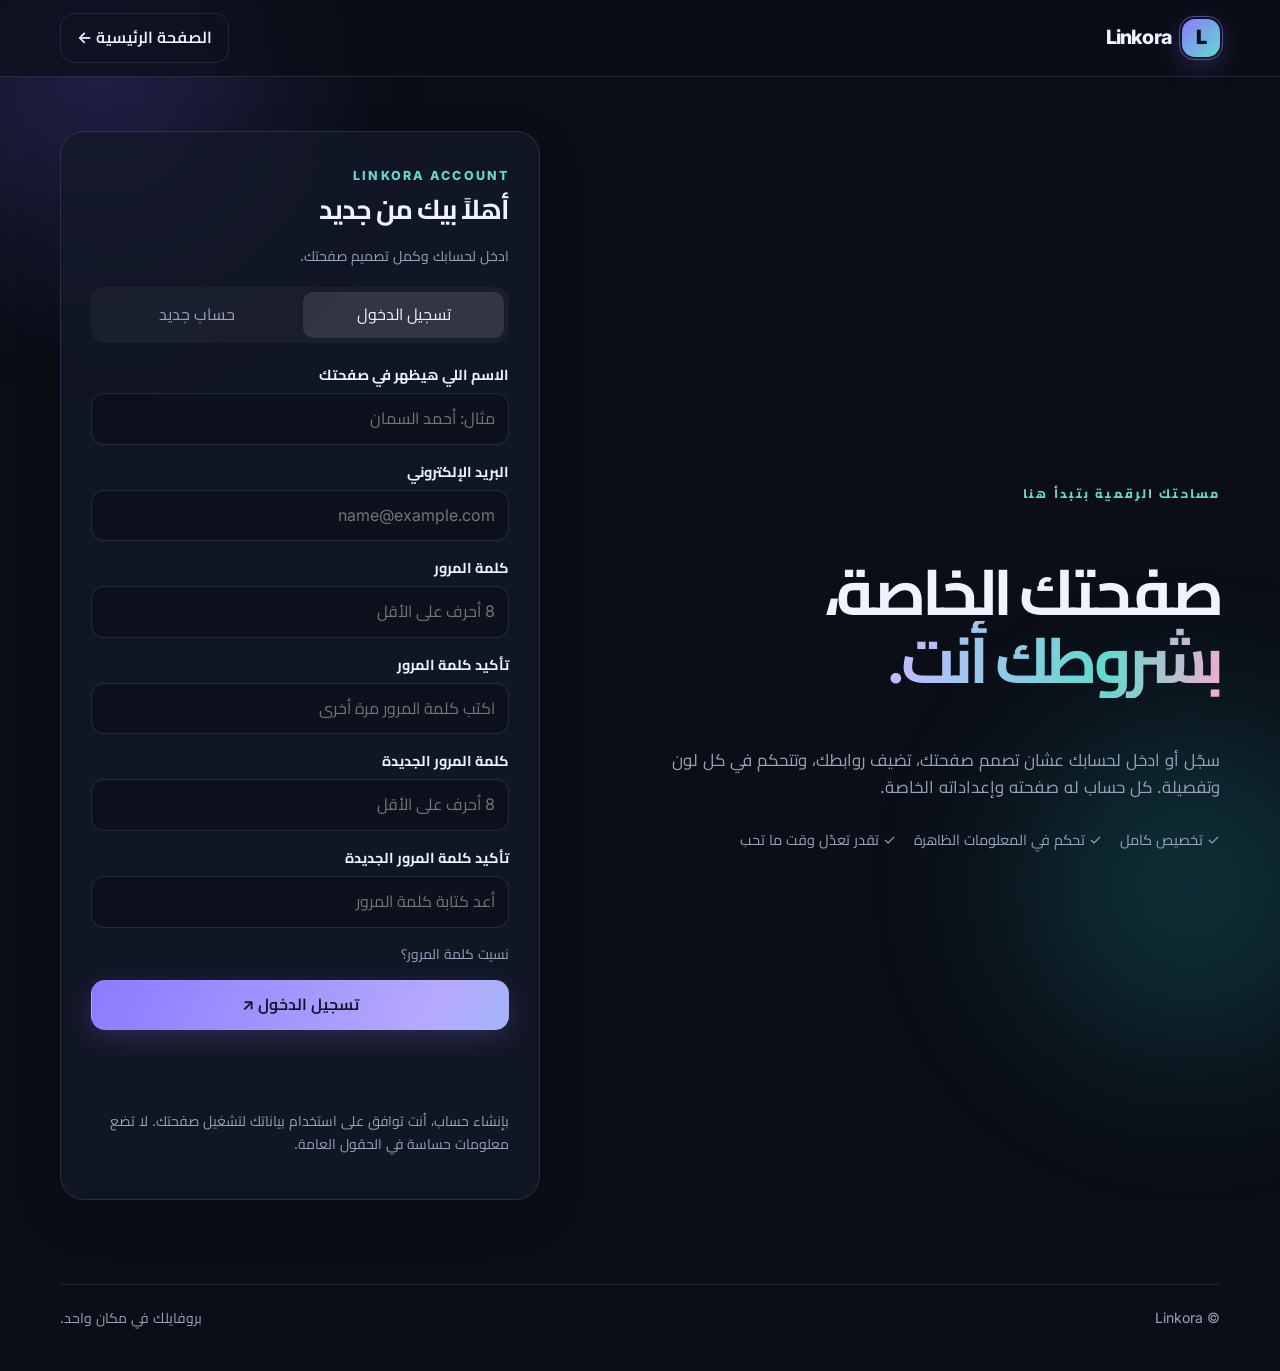
==== auth.html @ 49119897 "Add files via upload" ====
<!doctype html><html lang="ar" dir="rtl"><head><meta charset="utf-8"><meta name="viewport" content="width=device-width,initial-scale=1"><meta name="theme-color" content="#0b0e17"><title>الدخول إلى Linkora</title><link rel="icon" href="assets/brand.svg" type="image/svg+xml"><link rel="stylesheet" href="assets/css/app.css"><script src="assets/js/config.js"></script></head><body>
<header class="topbar"><nav class="container nav"><a class="brand" href="index.html"><span class="brand-mark">L</span><span>Linkora</span></a><div class="nav-actions"><a class="btn btn-quiet" href="index.html">الصفحة الرئيسية ←</a></div></nav></header>
<main class="container auth-layout"><section class="auth-copy"><span class="eyebrow">مساحتك الرقمية بتبدأ هنا</span><h1>صفحتك الخاصة،<br><span class="gradient-text">بشروطك أنت.</span></h1><p>سجّل أو ادخل لحسابك عشان تصمم صفحتك، تضيف روابطك، وتتحكم في كل لون وتفصيلة. كل حساب له صفحته وإعداداته الخاصة.</p><div class="hero-meta"><span>✓ تخصيص كامل</span><span>✓ تحكم في المعلومات الظاهرة</span><span>✓ تقدر تعدّل وقت ما تحب</span></div></section>
<section class="panel auth-card"><span class="eyebrow">LINKORA ACCOUNT</span><h2 id="authTitle">أهلاً بيك من جديد</h2><p class="muted small" id="authDescription">ادخل لحسابك وكمل تصميم صفحتك.</p><div class="auth-tabs" id="authTabs"><button type="button" data-mode="login" class="active">تسجيل الدخول</button><button type="button" data-mode="signup">حساب جديد</button></div><div class="notice" id="configNotice" hidden>لازم تضيف رابط ومفتاح Supabase في <code>assets/js/config.js</code> قبل تشغيل تسجيل الدخول.</div>
<form class="auth-form" id="authForm"><div class="field" id="nameField" hidden><label for="displayName">الاسم اللي هيظهر في صفحتك</label><input id="displayName" name="displayName" maxlength="80" autocomplete="name" placeholder="مثال: أحمد السمان"></div><div class="field" id="emailField"><label for="email">البريد الإلكتروني</label><input id="email" name="email" type="email" required autocomplete="email" placeholder="name@example.com"></div><div class="field" id="passwordField"><label for="password">كلمة المرور</label><input id="password" name="password" type="password" minlength="8" autocomplete="current-password" placeholder="8 أحرف على الأقل"></div><div class="field" id="confirmField" hidden><label for="confirmPassword">تأكيد كلمة المرور</label><input id="confirmPassword" name="confirmPassword" type="password" minlength="8" autocomplete="new-password" placeholder="اكتب كلمة المرور مرة أخرى"></div><div class="field" id="resetPasswordField" hidden><label for="newPassword">كلمة المرور الجديدة</label><input id="newPassword" type="password" minlength="8" autocomplete="new-password" placeholder="8 أحرف على الأقل"></div><div class="field" id="confirmNewField" hidden><label for="confirmNewPassword">تأكيد كلمة المرور الجديدة</label><input id="confirmNewPassword" type="password" minlength="8" autocomplete="new-password" placeholder="أعد كتابة كلمة المرور"></div><div id="forgotLine" class="small muted"><a href="auth.html?mode=forgot" id="forgotLink">نسيت كلمة المرور؟</a></div><button class="btn btn-primary" id="submitAuth" type="submit" style="width:100%">تسجيل الدخول ↗</button><p class="status-line" id="authStatus" role="status" aria-live="polite"></p></form><p class="muted small">بإنشاء حساب، أنت توافق على استخدام بياناتك لتشغيل صفحتك. لا تضع معلومات حساسة في الحقول العامة.</p></section></main>
<footer class="footer"><div class="container footer-inner"><span>© <span id="year"></span> Linkora</span><span>بروفايلك في مكان واحد.</span></div></footer>
<script type="module" src="assets/js/auth.js"></script></body></html>
---- assets/css/app.css ----
@import url('https://fonts.googleapis.com/css2?family=Cairo:wght@400;500;600;700;800&family=Inter:wght@400;500;600;700;800&display=swap');
:root{--bg:#0b0e17;--panel:rgba(20,25,40,.79);--panel-solid:#151a2a;--panel-2:rgba(255,255,255,.045);--text:#eff2ff;--muted:#99a3bd;--line:rgba(193,204,255,.13);--accent:#8a7cff;--accent-2:#62d9cf;--rose:#ee9bc5;--good:#6ee7b7;--warn:#fbc97a;--danger:#ff8c9c;--shadow:0 24px 80px rgba(0,0,0,.32);--radius:24px;--font:'Inter','Cairo',sans-serif}
*{box-sizing:border-box}html{scroll-behavior:smooth}body{margin:0;min-height:100vh;color:var(--text);background:var(--bg);font-family:var(--font);line-height:1.6;overflow-x:hidden}body:before,body:after{content:"";position:fixed;inset:auto;pointer-events:none;z-index:-2;filter:blur(72px);opacity:.31;border-radius:50%;animation:orb-drift 18s ease-in-out infinite alternate}body:before{width:40vw;height:40vw;min-width:280px;min-height:280px;top:-14vw;left:-12vw;background:radial-gradient(circle,#6e62e9 0,rgba(110,98,233,0) 68%)}body:after{width:38vw;height:38vw;min-width:280px;min-height:280px;right:-12vw;bottom:-18vw;background:radial-gradient(circle,#1baca9 0,rgba(27,172,169,0) 70%);animation-delay:-7s}@keyframes orb-drift{from{transform:translate3d(0,0,0) scale(1)}to{transform:translate3d(8vw,4vh,0) scale(1.18)}}a{color:inherit;text-decoration:none}button,input,textarea,select{font:inherit}button{cursor:pointer}img{max-width:100%;display:block}.container{width:min(1160px,calc(100% - 40px));margin-inline:auto}.topbar{position:sticky;top:0;z-index:30;backdrop-filter:blur(22px);background:rgba(11,14,23,.68);border-bottom:1px solid var(--line)}.nav{min-height:76px;display:flex;align-items:center;justify-content:space-between;gap:20px}.brand{display:inline-flex;align-items:center;gap:11px;font-weight:800;letter-spacing:-.04em;font-size:1.23rem}.brand-mark{width:38px;height:38px;border-radius:13px;display:grid;place-items:center;background:linear-gradient(135deg,var(--accent),var(--accent-2));color:#0b0e17;font-weight:900;box-shadow:0 8px 28px color-mix(in srgb,var(--accent) 27%,transparent);position:relative;isolation:isolate}.brand-mark:after{content:"";position:absolute;inset:-3px;border:1px solid color-mix(in srgb,var(--accent) 55%,transparent);border-radius:15px;animation:mark-pulse 3s ease-in-out infinite;z-index:-1}@keyframes mark-pulse{50%{opacity:.35;transform:scale(1.1)}}.nav-links{display:flex;align-items:center;gap:18px;color:var(--muted);font-size:.94rem}.nav-links a:hover{color:var(--text)}.nav-actions{display:flex;gap:10px;align-items:center}.btn{border:1px solid var(--line);border-radius:14px;padding:11px 16px;background:rgba(255,255,255,.045);color:var(--text);font-weight:650;display:inline-flex;align-items:center;justify-content:center;gap:8px;transition:transform .25s,border-color .25s,background .25s,box-shadow .25s;white-space:nowrap}.btn:hover{transform:translateY(-2px);border-color:color-mix(in srgb,var(--accent) 70%,white 5%);box-shadow:0 10px 28px rgba(0,0,0,.2)}.btn:active{transform:scale(.97)}.btn-primary{border-color:transparent;color:#101321;background:linear-gradient(115deg,var(--accent),#b5a9ff 48%,var(--accent-2));background-size:170% 170%;animation:button-flow 7s ease infinite;box-shadow:0 8px 28px color-mix(in srgb,var(--accent) 22%,transparent)}@keyframes button-flow{50%{background-position:100% 0}}.btn-quiet{background:transparent}.btn-danger{color:#ffb9c2;border-color:rgba(255,140,156,.28)}.btn-small{padding:8px 11px;border-radius:11px;font-size:.87rem}.icon-btn{width:42px;height:42px;padding:0;border-radius:13px}.muted{color:var(--muted)}.small{font-size:.87rem}.eyebrow{color:var(--accent-2);font-size:.78rem;font-weight:800;letter-spacing:.17em;text-transform:uppercase}.gradient-text{background:linear-gradient(100deg,#c3baff 3%,var(--accent-2) 65%,#efadd0);-webkit-background-clip:text;background-clip:text;color:transparent}.hero{padding:90px 0 64px;position:relative}.hero-grid{display:grid;grid-template-columns:1.03fr .97fr;gap:52px;align-items:center}.hero h1{font-size:clamp(2.7rem,6vw,5.2rem);line-height:1.07;letter-spacing:-.065em;margin:15px 0 22px;max-width:720px}.hero p{font-size:1.08rem;max-width:600px;color:var(--muted);line-height:1.85}.hero-actions{display:flex;flex-wrap:wrap;gap:12px;margin-top:27px}.hero-meta{display:flex;flex-wrap:wrap;gap:18px;margin-top:27px;color:var(--muted);font-size:.9rem}.hero-meta span{display:flex;align-items:center;gap:8px}.hero-art{min-height:470px;display:grid;place-items:center;position:relative;perspective:1000px}.art-glow{position:absolute;width:84%;aspect-ratio:1;border-radius:50%;background:conic-gradient(from 0deg,rgba(138,124,255,.16),rgba(98,217,207,.18),rgba(238,155,197,.17),rgba(138,124,255,.16));filter:blur(20px);animation:slowspin 30s linear infinite}@keyframes slowspin{to{transform:rotate(360deg)}}.mock-profile{position:relative;width:min(365px,90%);padding:27px 24px 22px;background:linear-gradient(150deg,rgba(28,34,54,.9),rgba(15,19,31,.88));border:1px solid rgba(200,208,255,.22);border-radius:32px;box-shadow:0 38px 90px rgba(0,0,0,.35),inset 0 1px rgba(255,255,255,.12);transform:rotateY(-8deg) rotateX(3deg);animation:profile-float 6s ease-in-out infinite}.mock-profile:before{content:"";position:absolute;inset:-1px;border-radius:inherit;padding:1px;background:linear-gradient(130deg,rgba(138,124,255,.78),transparent 38%,rgba(98,217,207,.65) 70%,rgba(238,155,197,.55));-webkit-mask:linear-gradient(#000 0 0) content-box,linear-gradient(#000 0 0);-webkit-mask-composite:xor;mask-composite:exclude;pointer-events:none;opacity:.8}.mock-top{display:flex;align-items:center;justify-content:space-between;font-size:.78rem;color:var(--muted);margin-bottom:19px}.mock-avatar{width:87px;height:87px;border-radius:28px;background:linear-gradient(145deg,#7a70d8,#2b999f);display:grid;place-items:center;font-size:2.2rem;color:#fff;box-shadow:0 0 0 8px rgba(137,124,255,.08),0 14px 32px rgba(0,0,0,.25);margin-bottom:16px}.mock-profile h3{font-size:1.35rem;margin:0;letter-spacing:-.04em}.mock-profile .muted{font-size:.88rem;margin:4px 0 16px}.mock-link{padding:12px 14px;border:1px solid rgba(255,255,255,.09);background:rgba(255,255,255,.035);border-radius:13px;margin-top:9px;display:flex;justify-content:space-between;gap:10px;font-size:.89rem}.mock-link span:last-child{color:var(--accent-2)}.mock-stat{position:absolute;border:1px solid var(--line);background:rgba(17,22,36,.82);backdrop-filter:blur(20px);padding:12px 15px;border-radius:16px;box-shadow:var(--shadow);font-size:.82rem;animation:profile-float 7s ease-in-out infinite}.mock-stat b{display:block;font-size:1rem}.mock-stat.one{left:0;bottom:50px;animation-delay:-1.8s}.mock-stat.two{right:-6px;top:40px;animation-delay:-3.1s}@keyframes profile-float{0%,100%{transform:translateY(0) rotateY(-8deg) rotateX(3deg)}50%{transform:translateY(-12px) rotateY(-3deg) rotateX(1deg)}}.section{padding:72px 0}.section-head{max-width:700px;margin:0 auto 38px;text-align:center}.section-head h2{font-size:clamp(2rem,4vw,3rem);letter-spacing:-.05em;line-height:1.15;margin:12px 0}.section-head p{color:var(--muted);line-height:1.8}.feature-grid{display:grid;grid-template-columns:repeat(3,1fr);gap:17px}.feature-card,.panel,.soft-card{background:var(--panel);border:1px solid var(--line);border-radius:var(--radius);box-shadow:0 16px 50px rgba(0,0,0,.12);backdrop-filter:blur(16px)}.feature-card{padding:25px;transition:transform .28s,border-color .28s}.feature-card:hover{transform:translateY(-5px);border-color:color-mix(in srgb,var(--accent) 40%,var(--line))}.feature-icon{width:47px;height:47px;display:grid;place-items:center;border-radius:15px;background:linear-gradient(135deg,color-mix(in srgb,var(--accent) 24%,transparent),color-mix(in srgb,var(--accent-2) 16%,transparent));font-size:1.25rem}.feature-card h3{margin:17px 0 7px;font-size:1.12rem}.feature-card p{margin:0;color:var(--muted);font-size:.94rem;line-height:1.8}.steps-grid{display:grid;grid-template-columns:repeat(3,1fr);gap:16px}.step-card{border-top:1px solid var(--line);padding:22px 6px 0}.step-number{font-size:.82rem;color:var(--accent-2);font-weight:800;letter-spacing:.14em}.step-card h3{margin:12px 0 5px}.step-card p{margin:0;color:var(--muted)}.cta-panel{position:relative;overflow:hidden;text-align:center;padding:52px 26px;border:1px solid var(--line);border-radius:30px;background:linear-gradient(125deg,rgba(138,124,255,.12),rgba(98,217,207,.08),rgba(238,155,197,.08))}.cta-panel:before{content:"";position:absolute;inset:-100%;background:conic-gradient(from 30deg,transparent,rgba(138,124,255,.11),transparent,rgba(98,217,207,.12),transparent);animation:slowspin 32s linear infinite}.cta-panel>*{position:relative}.cta-panel h2{font-size:clamp(2rem,4vw,3rem);line-height:1.2;letter-spacing:-.05em;margin:10px 0}.cta-panel p{color:var(--muted);max-width:580px;margin:0 auto 22px}.footer{padding:30px 0 42px;color:var(--muted);font-size:.88rem}.footer-inner{border-top:1px solid var(--line);padding-top:22px;display:flex;justify-content:space-between;gap:16px;flex-wrap:wrap}
/* App pages */
.page-wrap{padding:44px 0 72px}.page-heading{display:flex;align-items:flex-end;justify-content:space-between;gap:18px;margin-bottom:26px}.page-heading h1{margin:5px 0;font-size:clamp(1.8rem,3vw,2.65rem);letter-spacing:-.055em;line-height:1.15}.page-heading p{margin:7px 0 0;color:var(--muted)}.panel{padding:25px}.panel h2,.panel h3{margin-top:0}.panel-head{display:flex;align-items:center;justify-content:space-between;gap:14px;margin-bottom:18px}.form-grid{display:grid;grid-template-columns:repeat(2,minmax(0,1fr));gap:17px}.field{display:flex;flex-direction:column;gap:7px;min-width:0}.field.full{grid-column:1/-1}.field label,.field-label{font-size:.9rem;font-weight:700}.field input,.field textarea,.field select,.control{width:100%;min-width:0;border:1px solid var(--line);background:rgba(5,8,17,.28);color:var(--text);border-radius:13px;padding:12px 13px;outline:none;transition:border-color .2s,box-shadow .2s}.field input:focus,.field textarea:focus,.field select:focus,.control:focus{border-color:var(--accent);box-shadow:0 0 0 3px color-mix(in srgb,var(--accent) 18%,transparent)}.field textarea{resize:vertical;min-height:110px}.field input[type=color]{height:45px;padding:5px}.field input[type=checkbox]{width:17px;height:17px;accent-color:var(--accent)}.field small{font-size:.8rem;color:var(--muted)}.check-row{display:flex;align-items:flex-start;gap:10px;font-size:.9rem;color:var(--muted)}.check-row input{margin-top:4px;flex:0 0 auto}.auth-layout{min-height:calc(100vh - 76px);display:grid;grid-template-columns:1fr minmax(320px,480px);gap:50px;align-items:center;padding-block:54px}.auth-copy h1{font-size:clamp(2.5rem,5vw,4.3rem);line-height:1.06;letter-spacing:-.06em}.auth-copy p{color:var(--muted);font-size:1.05rem;max-width:550px}.auth-card{padding:30px}.auth-card h2{margin:0;font-size:1.7rem;letter-spacing:-.04em}.auth-tabs{display:grid;grid-template-columns:1fr 1fr;gap:6px;padding:5px;border-radius:14px;background:rgba(255,255,255,.04);margin:20px 0}.auth-tabs button{border:0;border-radius:10px;padding:10px;background:transparent;color:var(--muted)}.auth-tabs button.active{background:rgba(255,255,255,.1);color:var(--text)}.auth-form{display:grid;gap:15px}.status-line{min-height:23px;color:var(--muted);font-size:.9rem}.status-line.error{color:var(--danger)}.status-line.success{color:var(--good)}.app-grid{display:grid;grid-template-columns:minmax(0,1.05fr) minmax(340px,.95fr);gap:22px;align-items:start}.editor-form{display:grid;gap:22px}.divider{height:1px;background:var(--line);margin:22px 0}.section-kicker{display:flex;align-items:center;gap:10px;margin:0 0 17px;font-size:1rem}.section-kicker .n{display:grid;place-items:center;width:29px;height:29px;border-radius:10px;background:color-mix(in srgb,var(--accent) 20%,transparent);font-size:.82rem;color:#d9d3ff}.theme-grid{display:grid;grid-template-columns:repeat(3,1fr);gap:10px}.theme-swatch{position:relative;border:1px solid var(--line);border-radius:14px;padding:12px;background:rgba(255,255,255,.03);text-align:left;color:var(--text)}.theme-swatch.active{border-color:var(--accent);box-shadow:0 0 0 2px color-mix(in srgb,var(--accent) 22%,transparent)}.swatch-colors{display:flex;gap:5px;margin-bottom:9px}.swatch-colors i{width:23px;height:23px;border-radius:8px}.link-edit-list{display:grid;gap:10px}.link-edit-row{display:grid;grid-template-columns:1fr 1.5fr 70px 42px;gap:8px;align-items:center;padding:10px;background:rgba(255,255,255,.025);border:1px solid var(--line);border-radius:15px}.link-edit-row input{min-width:0;width:100%;border:1px solid var(--line);background:rgba(5,8,17,.28);color:var(--text);padding:10px;border-radius:10px}.preview-stick{position:sticky;top:100px}.preview-stage{min-height:660px;border:1px dashed rgba(193,204,255,.18);border-radius:28px;padding:22px;display:grid;place-items:center;position:relative;overflow:hidden;background:rgba(3,5,12,.2)}.preview-label{position:absolute;top:14px;left:17px;text-transform:uppercase;letter-spacing:.14em;font-size:.7rem;color:var(--muted)}.preview-profile{--pbg:#101522;--ptxt:#f4f5ff;--paccent:#8a7cff;--paccent2:#62d9cf;width:min(350px,100%);padding:27px 23px;background:var(--pbg);color:var(--ptxt);border:1px solid color-mix(in srgb,var(--paccent) 45%,transparent);border-radius:28px;position:relative;box-shadow:0 28px 60px rgba(0,0,0,.28);text-align:center;isolation:isolate}.preview-profile:before{content:"";position:absolute;inset:-2px;border-radius:inherit;background:conic-gradient(from var(--angle,0deg),var(--paccent),transparent 25%,var(--paccent2),transparent 75%,var(--paccent));z-index:-2;opacity:.72;animation:border-spin 8s linear infinite}.preview-profile:after{content:"";position:absolute;inset:1px;border-radius:26px;background:var(--pbg);z-index:-1}.preview-profile.no-anim:before{animation:none}@property --angle{syntax:'<angle>';inherits:false;initial-value:0deg}@keyframes border-spin{to{--angle:360deg}}.preview-avatar{width:102px;height:102px;border:2px solid var(--paccent);border-radius:31px;object-fit:cover;margin:0 auto 16px;box-shadow:0 0 0 8px color-mix(in srgb,var(--paccent) 10%,transparent),0 0 40px color-mix(in srgb,var(--paccent) 22%,transparent);animation:avatar-float 5s ease-in-out infinite}.preview-avatar-fallback{width:102px;height:102px;border:2px solid var(--paccent);border-radius:31px;display:grid;place-items:center;margin:0 auto 16px;font-size:2rem;background:linear-gradient(140deg,var(--paccent),var(--paccent2));color:#111}.preview-profile.no-anim .preview-avatar{animation:none}@keyframes avatar-float{50%{transform:translateY(-7px)}}.preview-profile h3{font-size:1.3rem;margin:0;overflow-wrap:anywhere}.preview-profile .subtitle{opacity:.75;font-size:.9rem;margin:4px 0 9px}.preview-profile .bio{opacity:.86;font-size:.9rem;white-space:pre-wrap;overflow-wrap:anywhere;margin:0 0 15px}.preview-link{display:flex;justify-content:space-between;align-items:center;gap:10px;text-align:left;padding:12px 13px;margin-top:9px;border:1px solid color-mix(in srgb,var(--paccent) 25%,transparent);border-radius:13px;background:rgba(255,255,255,.055);font-size:.88rem;transition:transform .2s,border-color .2s}.preview-link:hover{transform:translateY(-2px);border-color:var(--paccent2)}.preview-link span:last-child{color:var(--paccent2)}.save-bar{display:flex;flex-wrap:wrap;justify-content:space-between;align-items:center;gap:12px;padding-top:18px;border-top:1px solid var(--line)}.publish-toggle{display:flex;align-items:center;gap:9px;color:var(--muted);font-size:.9rem}.publish-toggle input{accent-color:var(--accent)}.profile-live{min-height:100vh;display:grid;place-items:center;padding:35px 18px;position:relative;overflow:hidden;background:var(--pub-bg,#0c101b);color:var(--pub-text,#f4f5ff)}.profile-live:before,.profile-live:after{content:"";position:absolute;width:48vw;height:48vw;min-width:250px;min-height:250px;border-radius:50%;filter:blur(80px);opacity:.2;pointer-events:none;background:var(--pub-accent,#8a7cff);animation:orb-drift 20s ease-in-out infinite alternate}.profile-live:before{top:-20vw;left:-15vw}.profile-live:after{background:var(--pub-accent2,#62d9cf);right:-20vw;bottom:-20vw;animation-delay:-8s}.public-shell{width:min(440px,100%);position:relative;z-index:1}.public-profile{position:relative;padding:32px 27px 25px;text-align:center;border:1px solid color-mix(in srgb,var(--pub-accent,#8a7cff) 50%,transparent);border-radius:32px;background:var(--pub-card,rgba(18,23,37,.8));backdrop-filter:blur(22px);box-shadow:0 30px 90px rgba(0,0,0,.26);isolation:isolate}.public-profile:before{content:"";position:absolute;inset:-2px;border-radius:inherit;background:conic-gradient(from var(--angle,0deg),var(--pub-accent,#8a7cff),transparent 25%,var(--pub-accent2,#62d9cf),transparent 75%,var(--pub-accent,#8a7cff));opacity:.65;z-index:-2;animation:border-spin 10s linear infinite}.public-profile:after{content:"";position:absolute;inset:1px;border-radius:30px;background:var(--pub-card,rgba(18,23,37,.8));z-index:-1}.public-profile.anim-none:before,.public-profile.anim-none .public-avatar{animation:none}.public-avatar{width:112px;height:112px;object-fit:cover;border-radius:33px;border:2px solid var(--pub-accent,#8a7cff);margin:0 auto 19px;box-shadow:0 0 0 9px color-mix(in srgb,var(--pub-accent,#8a7cff) 10%,transparent),0 0 42px color-mix(in srgb,var(--pub-accent,#8a7cff) 24%,transparent);animation:avatar-float 5s ease-in-out infinite}.public-avatar.placeholder{display:grid;place-items:center;background:linear-gradient(140deg,var(--pub-accent,#8a7cff),var(--pub-accent2,#62d9cf));color:#101321;font-size:2.1rem;font-weight:800}.public-profile h1{font-size:1.7rem;letter-spacing:-.04em;line-height:1.2;margin:0;overflow-wrap:anywhere}.public-username{font-size:.85rem;color:var(--pub-accent2,#62d9cf);margin:7px 0 5px}.public-subtitle{opacity:.76;margin:3px 0 10px}.public-bio{font-size:.94rem;line-height:1.75;opacity:.9;margin:13px 0 19px;white-space:pre-wrap;overflow-wrap:anywhere}.profile-facts{display:flex;flex-wrap:wrap;justify-content:center;gap:7px;margin:0 0 17px}.fact-chip{font-size:.78rem;padding:6px 9px;border-radius:99px;border:1px solid color-mix(in srgb,var(--pub-accent,#8a7cff) 30%,transparent);background:rgba(255,255,255,.045)}.public-links{display:grid;gap:10px}.public-link{padding:13px 15px;display:flex;align-items:center;gap:12px;text-align:left;border:1px solid color-mix(in srgb,var(--pub-accent,#8a7cff) 25%,transparent);border-radius:14px;background:rgba(255,255,255,.05);transition:transform .23s,border-color .23s,background .23s;overflow-wrap:anywhere}.public-link:hover{transform:translateY(-3px);border-color:var(--pub-accent2,#62d9cf);background:rgba(255,255,255,.09)}.public-link .link-icon{width:32px;height:32px;display:grid;place-items:center;flex:0 0 32px;background:color-mix(in srgb,var(--pub-accent,#8a7cff) 20%,transparent);border-radius:10px}.public-link .link-label{flex:1;font-weight:650;font-size:.92rem}.public-link .external{color:var(--pub-accent2,#62d9cf)}.public-footer{margin-top:18px;display:flex;justify-content:center;align-items:center;gap:9px;color:currentColor;opacity:.52;font-size:.76rem}.public-footer a{font-weight:800;letter-spacing:.04em}.not-found{text-align:center;padding:55px 22px;max-width:550px;margin:auto}.not-found h1{font-size:2.1rem;margin-bottom:8px}.dashboard-stats{display:grid;grid-template-columns:repeat(4,1fr);gap:14px;margin-bottom:22px}.stat-card{padding:19px;border:1px solid var(--line);background:var(--panel);border-radius:20px}.stat-card span{display:block;color:var(--muted);font-size:.82rem}.stat-card strong{display:block;font-size:1.8rem;letter-spacing:-.04em;margin-top:7px}.stat-card .stat-icon{float:right;width:36px;height:36px;display:grid;place-items:center;background:rgba(138,124,255,.14);border-radius:12px}.table-wrap{overflow:auto;border:1px solid var(--line);border-radius:16px}table{width:100%;border-collapse:collapse;min-width:690px;font-size:.89rem}th,td{text-align:left;padding:14px 15px;border-bottom:1px solid var(--line);vertical-align:middle}th{font-size:.76rem;color:var(--muted);text-transform:uppercase;letter-spacing:.07em;background:rgba(255,255,255,.025)}tr:last-child td{border-bottom:0}.user-cell{display:flex;align-items:center;gap:10px;min-width:160px}.mini-avatar{width:36px;height:36px;object-fit:cover;border-radius:12px;background:linear-gradient(135deg,var(--accent),var(--accent-2));display:grid;place-items:center;color:#111}.status-pill{display:inline-flex;padding:4px 9px;border-radius:99px;font-size:.75rem;font-weight:750;background:rgba(255,255,255,.07);color:var(--muted)}.status-pill.published,.status-pill.open{background:rgba(110,231,183,.12);color:var(--good)}.status-pill.draft,.status-pill.in_progress{background:rgba(251,201,122,.12);color:var(--warn)}.status-pill.closed{background:rgba(153,163,189,.12);color:var(--muted)}.table-actions{display:flex;gap:7px;align-items:center;flex-wrap:wrap}.toolbar{display:flex;align-items:center;justify-content:space-between;gap:12px;flex-wrap:wrap;margin-bottom:16px}.search-box{width:min(330px,100%);position:relative}.search-box input{width:100%;padding:11px 13px 11px 38px;background:rgba(255,255,255,.035);border:1px solid var(--line);border-radius:12px;color:var(--text)}.search-box span{position:absolute;left:13px;top:8px;color:var(--muted)}.ticket-list{display:grid;gap:12px}.ticket-card{padding:17px;border-radius:16px;border:1px solid var(--line);background:rgba(255,255,255,.025)}.ticket-top{display:flex;justify-content:space-between;gap:15px;align-items:flex-start}.ticket-card p{color:var(--muted);white-space:pre-wrap;overflow-wrap:anywhere}.ticket-card textarea{width:100%;border:1px solid var(--line);background:rgba(5,8,17,.28);color:var(--text);border-radius:11px;padding:10px;margin:8px 0}.empty-state{text-align:center;padding:30px 16px;color:var(--muted)}.notice{border:1px solid rgba(251,201,122,.28);background:rgba(251,201,122,.08);padding:13px 15px;border-radius:13px;color:#f6d7a0;margin:12px 0}.notice[hidden]{display:none}.toast-host{position:fixed;right:18px;bottom:18px;z-index:100;display:grid;gap:8px;width:min(380px,calc(100% - 36px))}.toast{padding:13px 16px;border:1px solid var(--line);border-radius:14px;background:#191f30;color:var(--text);box-shadow:var(--shadow);opacity:0;transform:translateY(8px);transition:opacity .22s,transform .22s}.toast.show{opacity:1;transform:translateY(0)}.toast-success{border-color:rgba(110,231,183,.3)}.toast-error{border-color:rgba(255,140,156,.35)}.modal-backdrop{position:fixed;inset:0;background:rgba(4,5,10,.7);backdrop-filter:blur(8px);z-index:80;display:grid;place-items:center;padding:20px}.modal{width:min(520px,100%);max-height:88vh;overflow:auto;padding:25px;border-radius:22px;border:1px solid var(--line);background:#151a29;box-shadow:var(--shadow)}.modal[hidden]{display:none}.qr-wrap{background:#fff;padding:13px;border-radius:15px;display:inline-block}.spinner{width:20px;height:20px;border:2px solid rgba(255,255,255,.25);border-top-color:var(--text);border-radius:50%;animation:spin .8s linear infinite}@keyframes spin{to{transform:rotate(360deg)}}.visually-hidden{position:absolute!important;width:1px;height:1px;padding:0;margin:-1px;overflow:hidden;clip:rect(0,0,0,0);white-space:nowrap;border:0}body.light{--bg:#eef0f7;--panel:rgba(255,255,255,.8);--panel-solid:#fff;--panel-2:rgba(13,20,42,.035);--text:#20263b;--muted:#66708c;--line:rgba(52,62,104,.14);--shadow:0 24px 80px rgba(35,43,83,.12)}body.light .topbar{background:rgba(245,246,252,.78)}body.light .field input,body.light .field textarea,body.light .field select,body.light .control,body.light .link-edit-row input{background:rgba(255,255,255,.64)}body.light .preview-stage{background:rgba(255,255,255,.3)}body.light .mock-profile{background:linear-gradient(150deg,rgba(255,255,255,.94),rgba(242,244,252,.9));color:#252a41}body.light .mock-stat{background:rgba(255,255,255,.92);color:#252a41}body.light .toast{background:#fff;color:#20263b}body.light .modal{background:#fff;color:#20263b}
@media(max-width:980px){.hero-grid{grid-template-columns:1fr;gap:12px}.hero-copy{text-align:center}.hero-copy p{margin-inline:auto}.hero-actions,.hero-meta{justify-content:center}.hero-art{min-height:440px}.feature-grid{grid-template-columns:repeat(2,1fr)}.app-grid{grid-template-columns:1fr}.preview-stick{position:static}.preview-stage{min-height:580px}.dashboard-stats{grid-template-columns:repeat(2,1fr)}.auth-layout{grid-template-columns:1fr;gap:22px}.auth-copy{text-align:center}.auth-copy p{margin-inline:auto}.auth-copy h1{max-width:750px;margin-inline:auto}.auth-card{width:min(480px,100%);margin-inline:auto}}
@media(max-width:650px){.container{width:min(100% - 26px,1160px)}.nav{min-height:66px}.nav-links{display:none}.nav-actions .btn:not(.btn-primary){display:none}.hero{padding:60px 0 35px}.hero h1{font-size:clamp(2.45rem,12vw,3.8rem)}.hero-art{min-height:415px}.mock-profile{width:min(330px,87%);padding:22px 19px;transform:none}.mock-stat.one{left:-1px;bottom:24px}.mock-stat.two{right:0;top:16px}.section{padding:50px 0}.feature-grid,.steps-grid{grid-template-columns:1fr}.feature-card{padding:21px}.page-wrap{padding:30px 0 50px}.page-heading{align-items:flex-start;flex-direction:column}.panel{padding:18px}.form-grid{grid-template-columns:1fr}.field.full{grid-column:auto}.theme-grid{grid-template-columns:1fr}.link-edit-row{grid-template-columns:1fr 1fr;gap:8px}.link-edit-row .link-icon-input{grid-column:1}.link-edit-row .remove-link{grid-column:2;grid-row:2;justify-self:end}.link-edit-row .link-url-input{grid-column:1/-1;grid-row:2}.preview-stage{padding:40px 12px 20px;min-height:590px}.preview-profile{padding:26px 18px}.dashboard-stats{gap:9px}.stat-card{padding:14px}.stat-card strong{font-size:1.5rem}.auth-layout{padding-block:35px}.auth-card{padding:22px}.footer-inner{flex-direction:column}.save-bar{align-items:stretch}.save-bar .btn{width:100%}.public-profile{padding:27px 18px 21px}.public-avatar{width:100px;height:100px;border-radius:30px}.public-profile h1{font-size:1.5rem}}
@media(prefers-reduced-motion:reduce){*,*:before,*:after{scroll-behavior:auto!important;animation-duration:.01ms!important;animation-iteration-count:1!important;transition-duration:.01ms!important}}
.profile-live.no-orbs:before,.profile-live.no-orbs:after{display:none}.public-profile.anim-float:before{animation:none}.public-profile.anim-glow .public-avatar{animation:none}.public-profile.anim-none .public-avatar{animation:none}

.preview-profile.card-outline:after{background:transparent}.preview-profile.card-outline{backdrop-filter:none;box-shadow:none}
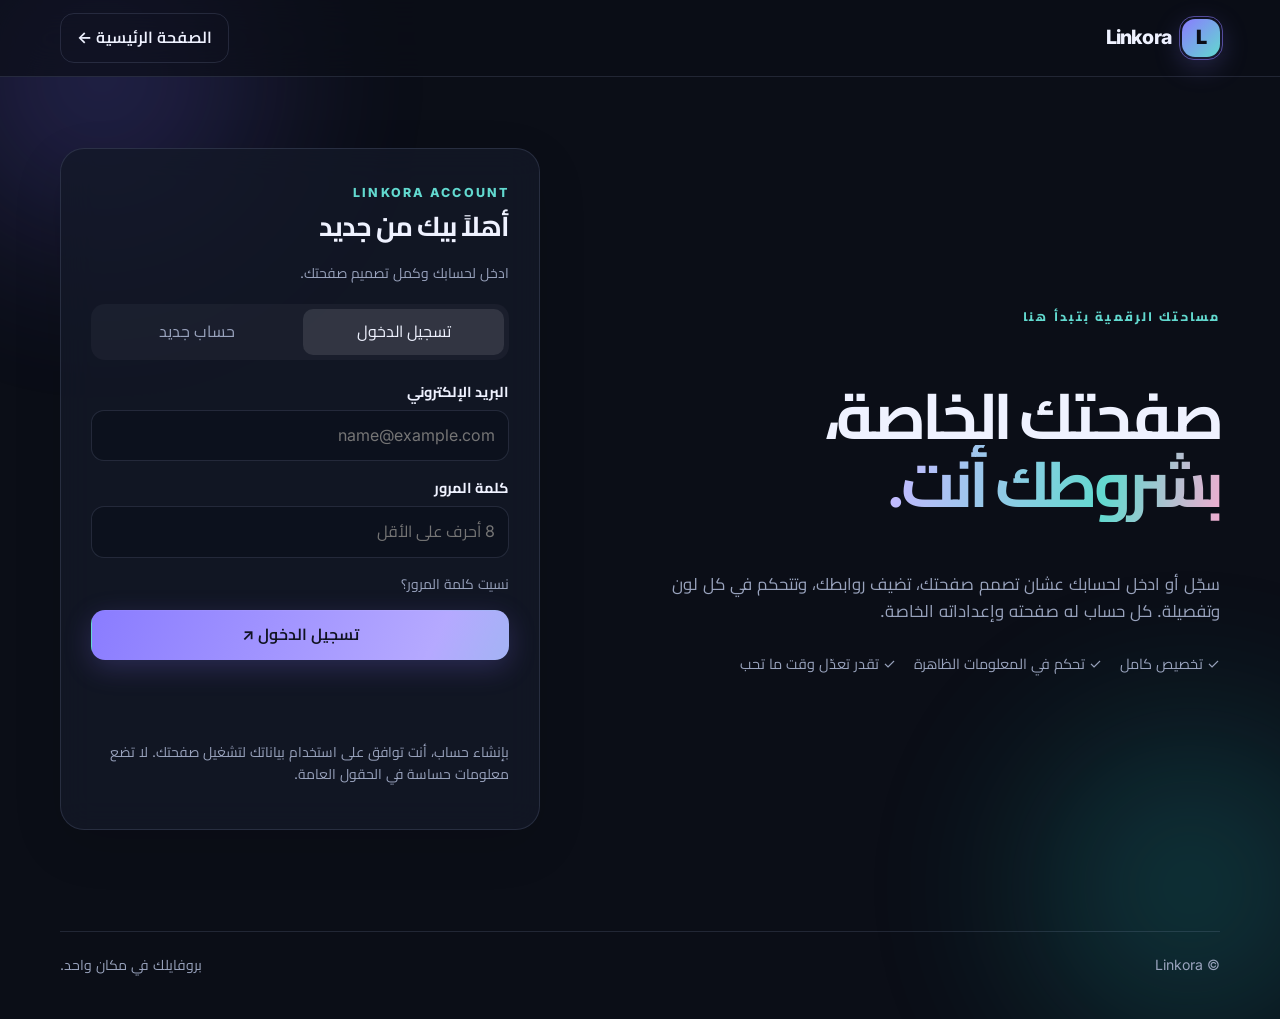
==== commit e378346f: "Add files via upload" ====
--- a/auth.html
+++ b/auth.html
@@ -1,4 +1,4 @@
-<!doctype html><html lang="ar" dir="rtl"><head><meta charset="utf-8"><meta name="viewport" content="width=device-width,initial-scale=1"><meta name="theme-color" content="#0b0e17"><title>الدخول إلى Linkora</title><link rel="icon" href="assets/brand.svg" type="image/svg+xml"><link rel="stylesheet" href="assets/css/app.css"><script src="assets/js/config.js"></script></head><body>
+<!doctype html><html lang="ar" dir="rtl"><head><meta charset="utf-8"><meta name="viewport" content="width=device-width,initial-scale=1"><meta name="theme-color" content="#0b0e17"><title>الدخول إلى Linkora</title><link rel="icon" href="assets/brand.svg" type="image/svg+xml"><link rel="stylesheet" href="assets/css/app.css"><script src="assets/js/config.js"></script><script src="assets/js/i18n.js" defer></script></head><body>
 <header class="topbar"><nav class="container nav"><a class="brand" href="index.html"><span class="brand-mark">L</span><span>Linkora</span></a><div class="nav-actions"><a class="btn btn-quiet" href="index.html">الصفحة الرئيسية ←</a></div></nav></header>
 <main class="container auth-layout"><section class="auth-copy"><span class="eyebrow">مساحتك الرقمية بتبدأ هنا</span><h1>صفحتك الخاصة،<br><span class="gradient-text">بشروطك أنت.</span></h1><p>سجّل أو ادخل لحسابك عشان تصمم صفحتك، تضيف روابطك، وتتحكم في كل لون وتفصيلة. كل حساب له صفحته وإعداداته الخاصة.</p><div class="hero-meta"><span>✓ تخصيص كامل</span><span>✓ تحكم في المعلومات الظاهرة</span><span>✓ تقدر تعدّل وقت ما تحب</span></div></section>
 <section class="panel auth-card"><span class="eyebrow">LINKORA ACCOUNT</span><h2 id="authTitle">أهلاً بيك من جديد</h2><p class="muted small" id="authDescription">ادخل لحسابك وكمل تصميم صفحتك.</p><div class="auth-tabs" id="authTabs"><button type="button" data-mode="login" class="active">تسجيل الدخول</button><button type="button" data-mode="signup">حساب جديد</button></div><div class="notice" id="configNotice" hidden>لازم تضيف رابط ومفتاح Supabase في <code>assets/js/config.js</code> قبل تشغيل تسجيل الدخول.</div>
--- a/assets/css/app.css
+++ b/assets/css/app.css
@@ -1,6 +1,6 @@
 @import url('https://fonts.googleapis.com/css2?family=Cairo:wght@400;500;600;700;800&family=Inter:wght@400;500;600;700;800&display=swap');
 :root{--bg:#0b0e17;--panel:rgba(20,25,40,.79);--panel-solid:#151a2a;--panel-2:rgba(255,255,255,.045);--text:#eff2ff;--muted:#99a3bd;--line:rgba(193,204,255,.13);--accent:#8a7cff;--accent-2:#62d9cf;--rose:#ee9bc5;--good:#6ee7b7;--warn:#fbc97a;--danger:#ff8c9c;--shadow:0 24px 80px rgba(0,0,0,.32);--radius:24px;--font:'Inter','Cairo',sans-serif}
-*{box-sizing:border-box}html{scroll-behavior:smooth}body{margin:0;min-height:100vh;color:var(--text);background:var(--bg);font-family:var(--font);line-height:1.6;overflow-x:hidden}body:before,body:after{content:"";position:fixed;inset:auto;pointer-events:none;z-index:-2;filter:blur(72px);opacity:.31;border-radius:50%;animation:orb-drift 18s ease-in-out infinite alternate}body:before{width:40vw;height:40vw;min-width:280px;min-height:280px;top:-14vw;left:-12vw;background:radial-gradient(circle,#6e62e9 0,rgba(110,98,233,0) 68%)}body:after{width:38vw;height:38vw;min-width:280px;min-height:280px;right:-12vw;bottom:-18vw;background:radial-gradient(circle,#1baca9 0,rgba(27,172,169,0) 70%);animation-delay:-7s}@keyframes orb-drift{from{transform:translate3d(0,0,0) scale(1)}to{transform:translate3d(8vw,4vh,0) scale(1.18)}}a{color:inherit;text-decoration:none}button,input,textarea,select{font:inherit}button{cursor:pointer}img{max-width:100%;display:block}.container{width:min(1160px,calc(100% - 40px));margin-inline:auto}.topbar{position:sticky;top:0;z-index:30;backdrop-filter:blur(22px);background:rgba(11,14,23,.68);border-bottom:1px solid var(--line)}.nav{min-height:76px;display:flex;align-items:center;justify-content:space-between;gap:20px}.brand{display:inline-flex;align-items:center;gap:11px;font-weight:800;letter-spacing:-.04em;font-size:1.23rem}.brand-mark{width:38px;height:38px;border-radius:13px;display:grid;place-items:center;background:linear-gradient(135deg,var(--accent),var(--accent-2));color:#0b0e17;font-weight:900;box-shadow:0 8px 28px color-mix(in srgb,var(--accent) 27%,transparent);position:relative;isolation:isolate}.brand-mark:after{content:"";position:absolute;inset:-3px;border:1px solid color-mix(in srgb,var(--accent) 55%,transparent);border-radius:15px;animation:mark-pulse 3s ease-in-out infinite;z-index:-1}@keyframes mark-pulse{50%{opacity:.35;transform:scale(1.1)}}.nav-links{display:flex;align-items:center;gap:18px;color:var(--muted);font-size:.94rem}.nav-links a:hover{color:var(--text)}.nav-actions{display:flex;gap:10px;align-items:center}.btn{border:1px solid var(--line);border-radius:14px;padding:11px 16px;background:rgba(255,255,255,.045);color:var(--text);font-weight:650;display:inline-flex;align-items:center;justify-content:center;gap:8px;transition:transform .25s,border-color .25s,background .25s,box-shadow .25s;white-space:nowrap}.btn:hover{transform:translateY(-2px);border-color:color-mix(in srgb,var(--accent) 70%,white 5%);box-shadow:0 10px 28px rgba(0,0,0,.2)}.btn:active{transform:scale(.97)}.btn-primary{border-color:transparent;color:#101321;background:linear-gradient(115deg,var(--accent),#b5a9ff 48%,var(--accent-2));background-size:170% 170%;animation:button-flow 7s ease infinite;box-shadow:0 8px 28px color-mix(in srgb,var(--accent) 22%,transparent)}@keyframes button-flow{50%{background-position:100% 0}}.btn-quiet{background:transparent}.btn-danger{color:#ffb9c2;border-color:rgba(255,140,156,.28)}.btn-small{padding:8px 11px;border-radius:11px;font-size:.87rem}.icon-btn{width:42px;height:42px;padding:0;border-radius:13px}.muted{color:var(--muted)}.small{font-size:.87rem}.eyebrow{color:var(--accent-2);font-size:.78rem;font-weight:800;letter-spacing:.17em;text-transform:uppercase}.gradient-text{background:linear-gradient(100deg,#c3baff 3%,var(--accent-2) 65%,#efadd0);-webkit-background-clip:text;background-clip:text;color:transparent}.hero{padding:90px 0 64px;position:relative}.hero-grid{display:grid;grid-template-columns:1.03fr .97fr;gap:52px;align-items:center}.hero h1{font-size:clamp(2.7rem,6vw,5.2rem);line-height:1.07;letter-spacing:-.065em;margin:15px 0 22px;max-width:720px}.hero p{font-size:1.08rem;max-width:600px;color:var(--muted);line-height:1.85}.hero-actions{display:flex;flex-wrap:wrap;gap:12px;margin-top:27px}.hero-meta{display:flex;flex-wrap:wrap;gap:18px;margin-top:27px;color:var(--muted);font-size:.9rem}.hero-meta span{display:flex;align-items:center;gap:8px}.hero-art{min-height:470px;display:grid;place-items:center;position:relative;perspective:1000px}.art-glow{position:absolute;width:84%;aspect-ratio:1;border-radius:50%;background:conic-gradient(from 0deg,rgba(138,124,255,.16),rgba(98,217,207,.18),rgba(238,155,197,.17),rgba(138,124,255,.16));filter:blur(20px);animation:slowspin 30s linear infinite}@keyframes slowspin{to{transform:rotate(360deg)}}.mock-profile{position:relative;width:min(365px,90%);padding:27px 24px 22px;background:linear-gradient(150deg,rgba(28,34,54,.9),rgba(15,19,31,.88));border:1px solid rgba(200,208,255,.22);border-radius:32px;box-shadow:0 38px 90px rgba(0,0,0,.35),inset 0 1px rgba(255,255,255,.12);transform:rotateY(-8deg) rotateX(3deg);animation:profile-float 6s ease-in-out infinite}.mock-profile:before{content:"";position:absolute;inset:-1px;border-radius:inherit;padding:1px;background:linear-gradient(130deg,rgba(138,124,255,.78),transparent 38%,rgba(98,217,207,.65) 70%,rgba(238,155,197,.55));-webkit-mask:linear-gradient(#000 0 0) content-box,linear-gradient(#000 0 0);-webkit-mask-composite:xor;mask-composite:exclude;pointer-events:none;opacity:.8}.mock-top{display:flex;align-items:center;justify-content:space-between;font-size:.78rem;color:var(--muted);margin-bottom:19px}.mock-avatar{width:87px;height:87px;border-radius:28px;background:linear-gradient(145deg,#7a70d8,#2b999f);display:grid;place-items:center;font-size:2.2rem;color:#fff;box-shadow:0 0 0 8px rgba(137,124,255,.08),0 14px 32px rgba(0,0,0,.25);margin-bottom:16px}.mock-profile h3{font-size:1.35rem;margin:0;letter-spacing:-.04em}.mock-profile .muted{font-size:.88rem;margin:4px 0 16px}.mock-link{padding:12px 14px;border:1px solid rgba(255,255,255,.09);background:rgba(255,255,255,.035);border-radius:13px;margin-top:9px;display:flex;justify-content:space-between;gap:10px;font-size:.89rem}.mock-link span:last-child{color:var(--accent-2)}.mock-stat{position:absolute;border:1px solid var(--line);background:rgba(17,22,36,.82);backdrop-filter:blur(20px);padding:12px 15px;border-radius:16px;box-shadow:var(--shadow);font-size:.82rem;animation:profile-float 7s ease-in-out infinite}.mock-stat b{display:block;font-size:1rem}.mock-stat.one{left:0;bottom:50px;animation-delay:-1.8s}.mock-stat.two{right:-6px;top:40px;animation-delay:-3.1s}@keyframes profile-float{0%,100%{transform:translateY(0) rotateY(-8deg) rotateX(3deg)}50%{transform:translateY(-12px) rotateY(-3deg) rotateX(1deg)}}.section{padding:72px 0}.section-head{max-width:700px;margin:0 auto 38px;text-align:center}.section-head h2{font-size:clamp(2rem,4vw,3rem);letter-spacing:-.05em;line-height:1.15;margin:12px 0}.section-head p{color:var(--muted);line-height:1.8}.feature-grid{display:grid;grid-template-columns:repeat(3,1fr);gap:17px}.feature-card,.panel,.soft-card{background:var(--panel);border:1px solid var(--line);border-radius:var(--radius);box-shadow:0 16px 50px rgba(0,0,0,.12);backdrop-filter:blur(16px)}.feature-card{padding:25px;transition:transform .28s,border-color .28s}.feature-card:hover{transform:translateY(-5px);border-color:color-mix(in srgb,var(--accent) 40%,var(--line))}.feature-icon{width:47px;height:47px;display:grid;place-items:center;border-radius:15px;background:linear-gradient(135deg,color-mix(in srgb,var(--accent) 24%,transparent),color-mix(in srgb,var(--accent-2) 16%,transparent));font-size:1.25rem}.feature-card h3{margin:17px 0 7px;font-size:1.12rem}.feature-card p{margin:0;color:var(--muted);font-size:.94rem;line-height:1.8}.steps-grid{display:grid;grid-template-columns:repeat(3,1fr);gap:16px}.step-card{border-top:1px solid var(--line);padding:22px 6px 0}.step-number{font-size:.82rem;color:var(--accent-2);font-weight:800;letter-spacing:.14em}.step-card h3{margin:12px 0 5px}.step-card p{margin:0;color:var(--muted)}.cta-panel{position:relative;overflow:hidden;text-align:center;padding:52px 26px;border:1px solid var(--line);border-radius:30px;background:linear-gradient(125deg,rgba(138,124,255,.12),rgba(98,217,207,.08),rgba(238,155,197,.08))}.cta-panel:before{content:"";position:absolute;inset:-100%;background:conic-gradient(from 30deg,transparent,rgba(138,124,255,.11),transparent,rgba(98,217,207,.12),transparent);animation:slowspin 32s linear infinite}.cta-panel>*{position:relative}.cta-panel h2{font-size:clamp(2rem,4vw,3rem);line-height:1.2;letter-spacing:-.05em;margin:10px 0}.cta-panel p{color:var(--muted);max-width:580px;margin:0 auto 22px}.footer{padding:30px 0 42px;color:var(--muted);font-size:.88rem}.footer-inner{border-top:1px solid var(--line);padding-top:22px;display:flex;justify-content:space-between;gap:16px;flex-wrap:wrap}
+*{box-sizing:border-box}[hidden]{display:none!important}html{scroll-behavior:smooth}body{margin:0;min-height:100vh;color:var(--text);background:var(--bg);font-family:var(--font);line-height:1.6;overflow-x:hidden}body:before,body:after{content:"";position:fixed;inset:auto;pointer-events:none;z-index:-2;filter:blur(72px);opacity:.31;border-radius:50%;animation:orb-drift 18s ease-in-out infinite alternate}body:before{width:40vw;height:40vw;min-width:280px;min-height:280px;top:-14vw;left:-12vw;background:radial-gradient(circle,#6e62e9 0,rgba(110,98,233,0) 68%)}body:after{width:38vw;height:38vw;min-width:280px;min-height:280px;right:-12vw;bottom:-18vw;background:radial-gradient(circle,#1baca9 0,rgba(27,172,169,0) 70%);animation-delay:-7s}@keyframes orb-drift{from{transform:translate3d(0,0,0) scale(1)}to{transform:translate3d(8vw,4vh,0) scale(1.18)}}a{color:inherit;text-decoration:none}button,input,textarea,select{font:inherit}button{cursor:pointer}img{max-width:100%;display:block}.container{width:min(1160px,calc(100% - 40px));margin-inline:auto}.topbar{position:sticky;top:0;z-index:30;backdrop-filter:blur(22px);background:rgba(11,14,23,.68);border-bottom:1px solid var(--line)}.nav{min-height:76px;display:flex;align-items:center;justify-content:space-between;gap:20px}.brand{display:inline-flex;align-items:center;gap:11px;font-weight:800;letter-spacing:-.04em;font-size:1.23rem}.brand-mark{width:38px;height:38px;border-radius:13px;display:grid;place-items:center;background:linear-gradient(135deg,var(--accent),var(--accent-2));color:#0b0e17;font-weight:900;box-shadow:0 8px 28px color-mix(in srgb,var(--accent) 27%,transparent);position:relative;isolation:isolate}.brand-mark:after{content:"";position:absolute;inset:-3px;border:1px solid color-mix(in srgb,var(--accent) 55%,transparent);border-radius:15px;animation:mark-pulse 3s ease-in-out infinite;z-index:-1}@keyframes mark-pulse{50%{opacity:.35;transform:scale(1.1)}}.nav-links{display:flex;align-items:center;gap:18px;color:var(--muted);font-size:.94rem}.nav-links a:hover{color:var(--text)}.nav-actions{display:flex;gap:10px;align-items:center}.btn{border:1px solid var(--line);border-radius:14px;padding:11px 16px;background:rgba(255,255,255,.045);color:var(--text);font-weight:650;display:inline-flex;align-items:center;justify-content:center;gap:8px;transition:transform .25s,border-color .25s,background .25s,box-shadow .25s;white-space:nowrap}.btn:hover{transform:translateY(-2px);border-color:color-mix(in srgb,var(--accent) 70%,white 5%);box-shadow:0 10px 28px rgba(0,0,0,.2)}.btn:active{transform:scale(.97)}.btn-primary{border-color:transparent;color:#101321;background:linear-gradient(115deg,var(--accent),#b5a9ff 48%,var(--accent-2));background-size:170% 170%;animation:button-flow 7s ease infinite;box-shadow:0 8px 28px color-mix(in srgb,var(--accent) 22%,transparent)}@keyframes button-flow{50%{background-position:100% 0}}.btn-quiet{background:transparent}.btn-danger{color:#ffb9c2;border-color:rgba(255,140,156,.28)}.btn-small{padding:8px 11px;border-radius:11px;font-size:.87rem}.icon-btn{width:42px;height:42px;padding:0;border-radius:13px}.muted{color:var(--muted)}.small{font-size:.87rem}.eyebrow{color:var(--accent-2);font-size:.78rem;font-weight:800;letter-spacing:.17em;text-transform:uppercase}.gradient-text{background:linear-gradient(100deg,#c3baff 3%,var(--accent-2) 65%,#efadd0);-webkit-background-clip:text;background-clip:text;color:transparent}.hero{padding:90px 0 64px;position:relative}.hero-grid{display:grid;grid-template-columns:1.03fr .97fr;gap:52px;align-items:center}.hero h1{font-size:clamp(2.7rem,6vw,5.2rem);line-height:1.07;letter-spacing:-.065em;margin:15px 0 22px;max-width:720px}.hero p{font-size:1.08rem;max-width:600px;color:var(--muted);line-height:1.85}.hero-actions{display:flex;flex-wrap:wrap;gap:12px;margin-top:27px}.hero-meta{display:flex;flex-wrap:wrap;gap:18px;margin-top:27px;color:var(--muted);font-size:.9rem}.hero-meta span{display:flex;align-items:center;gap:8px}.hero-art{min-height:470px;display:grid;place-items:center;position:relative;perspective:1000px}.art-glow{position:absolute;width:84%;aspect-ratio:1;border-radius:50%;background:conic-gradient(from 0deg,rgba(138,124,255,.16),rgba(98,217,207,.18),rgba(238,155,197,.17),rgba(138,124,255,.16));filter:blur(20px);animation:slowspin 30s linear infinite}@keyframes slowspin{to{transform:rotate(360deg)}}.mock-profile{position:relative;width:min(365px,90%);padding:27px 24px 22px;background:linear-gradient(150deg,rgba(28,34,54,.9),rgba(15,19,31,.88));border:1px solid rgba(200,208,255,.22);border-radius:32px;box-shadow:0 38px 90px rgba(0,0,0,.35),inset 0 1px rgba(255,255,255,.12);transform:rotateY(-8deg) rotateX(3deg);animation:profile-float 6s ease-in-out infinite}.mock-profile:before{content:"";position:absolute;inset:-1px;border-radius:inherit;padding:1px;background:linear-gradient(130deg,rgba(138,124,255,.78),transparent 38%,rgba(98,217,207,.65) 70%,rgba(238,155,197,.55));-webkit-mask:linear-gradient(#000 0 0) content-box,linear-gradient(#000 0 0);-webkit-mask-composite:xor;mask-composite:exclude;pointer-events:none;opacity:.8}.mock-top{display:flex;align-items:center;justify-content:space-between;font-size:.78rem;color:var(--muted);margin-bottom:19px}.mock-avatar{width:87px;height:87px;border-radius:28px;background:linear-gradient(145deg,#7a70d8,#2b999f);display:grid;place-items:center;font-size:2.2rem;color:#fff;box-shadow:0 0 0 8px rgba(137,124,255,.08),0 14px 32px rgba(0,0,0,.25);margin-bottom:16px}.mock-profile h3{font-size:1.35rem;margin:0;letter-spacing:-.04em}.mock-profile .muted{font-size:.88rem;margin:4px 0 16px}.mock-link{padding:12px 14px;border:1px solid rgba(255,255,255,.09);background:rgba(255,255,255,.035);border-radius:13px;margin-top:9px;display:flex;justify-content:space-between;gap:10px;font-size:.89rem}.mock-link span:last-child{color:var(--accent-2)}.mock-stat{position:absolute;border:1px solid var(--line);background:rgba(17,22,36,.82);backdrop-filter:blur(20px);padding:12px 15px;border-radius:16px;box-shadow:var(--shadow);font-size:.82rem;animation:profile-float 7s ease-in-out infinite}.mock-stat b{display:block;font-size:1rem}.mock-stat.one{left:0;bottom:50px;animation-delay:-1.8s}.mock-stat.two{right:-6px;top:40px;animation-delay:-3.1s}@keyframes profile-float{0%,100%{transform:translateY(0) rotateY(-8deg) rotateX(3deg)}50%{transform:translateY(-12px) rotateY(-3deg) rotateX(1deg)}}.section{padding:72px 0}.section-head{max-width:700px;margin:0 auto 38px;text-align:center}.section-head h2{font-size:clamp(2rem,4vw,3rem);letter-spacing:-.05em;line-height:1.15;margin:12px 0}.section-head p{color:var(--muted);line-height:1.8}.feature-grid{display:grid;grid-template-columns:repeat(3,1fr);gap:17px}.feature-card,.panel,.soft-card{background:var(--panel);border:1px solid var(--line);border-radius:var(--radius);box-shadow:0 16px 50px rgba(0,0,0,.12);backdrop-filter:blur(16px)}.feature-card{padding:25px;transition:transform .28s,border-color .28s}.feature-card:hover{transform:translateY(-5px);border-color:color-mix(in srgb,var(--accent) 40%,var(--line))}.feature-icon{width:47px;height:47px;display:grid;place-items:center;border-radius:15px;background:linear-gradient(135deg,color-mix(in srgb,var(--accent) 24%,transparent),color-mix(in srgb,var(--accent-2) 16%,transparent));font-size:1.25rem}.feature-card h3{margin:17px 0 7px;font-size:1.12rem}.feature-card p{margin:0;color:var(--muted);font-size:.94rem;line-height:1.8}.steps-grid{display:grid;grid-template-columns:repeat(3,1fr);gap:16px}.step-card{border-top:1px solid var(--line);padding:22px 6px 0}.step-number{font-size:.82rem;color:var(--accent-2);font-weight:800;letter-spacing:.14em}.step-card h3{margin:12px 0 5px}.step-card p{margin:0;color:var(--muted)}.cta-panel{position:relative;overflow:hidden;text-align:center;padding:52px 26px;border:1px solid var(--line);border-radius:30px;background:linear-gradient(125deg,rgba(138,124,255,.12),rgba(98,217,207,.08),rgba(238,155,197,.08))}.cta-panel:before{content:"";position:absolute;inset:-100%;background:conic-gradient(from 30deg,transparent,rgba(138,124,255,.11),transparent,rgba(98,217,207,.12),transparent);animation:slowspin 32s linear infinite}.cta-panel>*{position:relative}.cta-panel h2{font-size:clamp(2rem,4vw,3rem);line-height:1.2;letter-spacing:-.05em;margin:10px 0}.cta-panel p{color:var(--muted);max-width:580px;margin:0 auto 22px}.footer{padding:30px 0 42px;color:var(--muted);font-size:.88rem}.footer-inner{border-top:1px solid var(--line);padding-top:22px;display:flex;justify-content:space-between;gap:16px;flex-wrap:wrap}
 /* App pages */
 .page-wrap{padding:44px 0 72px}.page-heading{display:flex;align-items:flex-end;justify-content:space-between;gap:18px;margin-bottom:26px}.page-heading h1{margin:5px 0;font-size:clamp(1.8rem,3vw,2.65rem);letter-spacing:-.055em;line-height:1.15}.page-heading p{margin:7px 0 0;color:var(--muted)}.panel{padding:25px}.panel h2,.panel h3{margin-top:0}.panel-head{display:flex;align-items:center;justify-content:space-between;gap:14px;margin-bottom:18px}.form-grid{display:grid;grid-template-columns:repeat(2,minmax(0,1fr));gap:17px}.field{display:flex;flex-direction:column;gap:7px;min-width:0}.field.full{grid-column:1/-1}.field label,.field-label{font-size:.9rem;font-weight:700}.field input,.field textarea,.field select,.control{width:100%;min-width:0;border:1px solid var(--line);background:rgba(5,8,17,.28);color:var(--text);border-radius:13px;padding:12px 13px;outline:none;transition:border-color .2s,box-shadow .2s}.field input:focus,.field textarea:focus,.field select:focus,.control:focus{border-color:var(--accent);box-shadow:0 0 0 3px color-mix(in srgb,var(--accent) 18%,transparent)}.field textarea{resize:vertical;min-height:110px}.field input[type=color]{height:45px;padding:5px}.field input[type=checkbox]{width:17px;height:17px;accent-color:var(--accent)}.field small{font-size:.8rem;color:var(--muted)}.check-row{display:flex;align-items:flex-start;gap:10px;font-size:.9rem;color:var(--muted)}.check-row input{margin-top:4px;flex:0 0 auto}.auth-layout{min-height:calc(100vh - 76px);display:grid;grid-template-columns:1fr minmax(320px,480px);gap:50px;align-items:center;padding-block:54px}.auth-copy h1{font-size:clamp(2.5rem,5vw,4.3rem);line-height:1.06;letter-spacing:-.06em}.auth-copy p{color:var(--muted);font-size:1.05rem;max-width:550px}.auth-card{padding:30px}.auth-card h2{margin:0;font-size:1.7rem;letter-spacing:-.04em}.auth-tabs{display:grid;grid-template-columns:1fr 1fr;gap:6px;padding:5px;border-radius:14px;background:rgba(255,255,255,.04);margin:20px 0}.auth-tabs button{border:0;border-radius:10px;padding:10px;background:transparent;color:var(--muted)}.auth-tabs button.active{background:rgba(255,255,255,.1);color:var(--text)}.auth-form{display:grid;gap:15px}.status-line{min-height:23px;color:var(--muted);font-size:.9rem}.status-line.error{color:var(--danger)}.status-line.success{color:var(--good)}.app-grid{display:grid;grid-template-columns:minmax(0,1.05fr) minmax(340px,.95fr);gap:22px;align-items:start}.editor-form{display:grid;gap:22px}.divider{height:1px;background:var(--line);margin:22px 0}.section-kicker{display:flex;align-items:center;gap:10px;margin:0 0 17px;font-size:1rem}.section-kicker .n{display:grid;place-items:center;width:29px;height:29px;border-radius:10px;background:color-mix(in srgb,var(--accent) 20%,transparent);font-size:.82rem;color:#d9d3ff}.theme-grid{display:grid;grid-template-columns:repeat(3,1fr);gap:10px}.theme-swatch{position:relative;border:1px solid var(--line);border-radius:14px;padding:12px;background:rgba(255,255,255,.03);text-align:left;color:var(--text)}.theme-swatch.active{border-color:var(--accent);box-shadow:0 0 0 2px color-mix(in srgb,var(--accent) 22%,transparent)}.swatch-colors{display:flex;gap:5px;margin-bottom:9px}.swatch-colors i{width:23px;height:23px;border-radius:8px}.link-edit-list{display:grid;gap:10px}.link-edit-row{display:grid;grid-template-columns:1fr 1.5fr 70px 42px;gap:8px;align-items:center;padding:10px;background:rgba(255,255,255,.025);border:1px solid var(--line);border-radius:15px}.link-edit-row input{min-width:0;width:100%;border:1px solid var(--line);background:rgba(5,8,17,.28);color:var(--text);padding:10px;border-radius:10px}.preview-stick{position:sticky;top:100px}.preview-stage{min-height:660px;border:1px dashed rgba(193,204,255,.18);border-radius:28px;padding:22px;display:grid;place-items:center;position:relative;overflow:hidden;background:rgba(3,5,12,.2)}.preview-label{position:absolute;top:14px;left:17px;text-transform:uppercase;letter-spacing:.14em;font-size:.7rem;color:var(--muted)}.preview-profile{--pbg:#101522;--ptxt:#f4f5ff;--paccent:#8a7cff;--paccent2:#62d9cf;width:min(350px,100%);padding:27px 23px;background:var(--pbg);color:var(--ptxt);border:1px solid color-mix(in srgb,var(--paccent) 45%,transparent);border-radius:28px;position:relative;box-shadow:0 28px 60px rgba(0,0,0,.28);text-align:center;isolation:isolate}.preview-profile:before{content:"";position:absolute;inset:-2px;border-radius:inherit;background:conic-gradient(from var(--angle,0deg),var(--paccent),transparent 25%,var(--paccent2),transparent 75%,var(--paccent));z-index:-2;opacity:.72;animation:border-spin 8s linear infinite}.preview-profile:after{content:"";position:absolute;inset:1px;border-radius:26px;background:var(--pbg);z-index:-1}.preview-profile.no-anim:before{animation:none}@property --angle{syntax:'<angle>';inherits:false;initial-value:0deg}@keyframes border-spin{to{--angle:360deg}}.preview-avatar{width:102px;height:102px;border:2px solid var(--paccent);border-radius:31px;object-fit:cover;margin:0 auto 16px;box-shadow:0 0 0 8px color-mix(in srgb,var(--paccent) 10%,transparent),0 0 40px color-mix(in srgb,var(--paccent) 22%,transparent);animation:avatar-float 5s ease-in-out infinite}.preview-avatar-fallback{width:102px;height:102px;border:2px solid var(--paccent);border-radius:31px;display:grid;place-items:center;margin:0 auto 16px;font-size:2rem;background:linear-gradient(140deg,var(--paccent),var(--paccent2));color:#111}.preview-profile.no-anim .preview-avatar{animation:none}@keyframes avatar-float{50%{transform:translateY(-7px)}}.preview-profile h3{font-size:1.3rem;margin:0;overflow-wrap:anywhere}.preview-profile .subtitle{opacity:.75;font-size:.9rem;margin:4px 0 9px}.preview-profile .bio{opacity:.86;font-size:.9rem;white-space:pre-wrap;overflow-wrap:anywhere;margin:0 0 15px}.preview-link{display:flex;justify-content:space-between;align-items:center;gap:10px;text-align:left;padding:12px 13px;margin-top:9px;border:1px solid color-mix(in srgb,var(--paccent) 25%,transparent);border-radius:13px;background:rgba(255,255,255,.055);font-size:.88rem;transition:transform .2s,border-color .2s}.preview-link:hover{transform:translateY(-2px);border-color:var(--paccent2)}.preview-link span:last-child{color:var(--paccent2)}.save-bar{display:flex;flex-wrap:wrap;justify-content:space-between;align-items:center;gap:12px;padding-top:18px;border-top:1px solid var(--line)}.publish-toggle{display:flex;align-items:center;gap:9px;color:var(--muted);font-size:.9rem}.publish-toggle input{accent-color:var(--accent)}.profile-live{min-height:100vh;display:grid;place-items:center;padding:35px 18px;position:relative;overflow:hidden;background:var(--pub-bg,#0c101b);color:var(--pub-text,#f4f5ff)}.profile-live:before,.profile-live:after{content:"";position:absolute;width:48vw;height:48vw;min-width:250px;min-height:250px;border-radius:50%;filter:blur(80px);opacity:.2;pointer-events:none;background:var(--pub-accent,#8a7cff);animation:orb-drift 20s ease-in-out infinite alternate}.profile-live:before{top:-20vw;left:-15vw}.profile-live:after{background:var(--pub-accent2,#62d9cf);right:-20vw;bottom:-20vw;animation-delay:-8s}.public-shell{width:min(440px,100%);position:relative;z-index:1}.public-profile{position:relative;padding:32px 27px 25px;text-align:center;border:1px solid color-mix(in srgb,var(--pub-accent,#8a7cff) 50%,transparent);border-radius:32px;background:var(--pub-card,rgba(18,23,37,.8));backdrop-filter:blur(22px);box-shadow:0 30px 90px rgba(0,0,0,.26);isolation:isolate}.public-profile:before{content:"";position:absolute;inset:-2px;border-radius:inherit;background:conic-gradient(from var(--angle,0deg),var(--pub-accent,#8a7cff),transparent 25%,var(--pub-accent2,#62d9cf),transparent 75%,var(--pub-accent,#8a7cff));opacity:.65;z-index:-2;animation:border-spin 10s linear infinite}.public-profile:after{content:"";position:absolute;inset:1px;border-radius:30px;background:var(--pub-card,rgba(18,23,37,.8));z-index:-1}.public-profile.anim-none:before,.public-profile.anim-none .public-avatar{animation:none}.public-avatar{width:112px;height:112px;object-fit:cover;border-radius:33px;border:2px solid var(--pub-accent,#8a7cff);margin:0 auto 19px;box-shadow:0 0 0 9px color-mix(in srgb,var(--pub-accent,#8a7cff) 10%,transparent),0 0 42px color-mix(in srgb,var(--pub-accent,#8a7cff) 24%,transparent);animation:avatar-float 5s ease-in-out infinite}.public-avatar.placeholder{display:grid;place-items:center;background:linear-gradient(140deg,var(--pub-accent,#8a7cff),var(--pub-accent2,#62d9cf));color:#101321;font-size:2.1rem;font-weight:800}.public-profile h1{font-size:1.7rem;letter-spacing:-.04em;line-height:1.2;margin:0;overflow-wrap:anywhere}.public-username{font-size:.85rem;color:var(--pub-accent2,#62d9cf);margin:7px 0 5px}.public-subtitle{opacity:.76;margin:3px 0 10px}.public-bio{font-size:.94rem;line-height:1.75;opacity:.9;margin:13px 0 19px;white-space:pre-wrap;overflow-wrap:anywhere}.profile-facts{display:flex;flex-wrap:wrap;justify-content:center;gap:7px;margin:0 0 17px}.fact-chip{font-size:.78rem;padding:6px 9px;border-radius:99px;border:1px solid color-mix(in srgb,var(--pub-accent,#8a7cff) 30%,transparent);background:rgba(255,255,255,.045)}.public-links{display:grid;gap:10px}.public-link{padding:13px 15px;display:flex;align-items:center;gap:12px;text-align:left;border:1px solid color-mix(in srgb,var(--pub-accent,#8a7cff) 25%,transparent);border-radius:14px;background:rgba(255,255,255,.05);transition:transform .23s,border-color .23s,background .23s;overflow-wrap:anywhere}.public-link:hover{transform:translateY(-3px);border-color:var(--pub-accent2,#62d9cf);background:rgba(255,255,255,.09)}.public-link .link-icon{width:32px;height:32px;display:grid;place-items:center;flex:0 0 32px;background:color-mix(in srgb,var(--pub-accent,#8a7cff) 20%,transparent);border-radius:10px}.public-link .link-label{flex:1;font-weight:650;font-size:.92rem}.public-link .external{color:var(--pub-accent2,#62d9cf)}.public-footer{margin-top:18px;display:flex;justify-content:center;align-items:center;gap:9px;color:currentColor;opacity:.52;font-size:.76rem}.public-footer a{font-weight:800;letter-spacing:.04em}.not-found{text-align:center;padding:55px 22px;max-width:550px;margin:auto}.not-found h1{font-size:2.1rem;margin-bottom:8px}.dashboard-stats{display:grid;grid-template-columns:repeat(4,1fr);gap:14px;margin-bottom:22px}.stat-card{padding:19px;border:1px solid var(--line);background:var(--panel);border-radius:20px}.stat-card span{display:block;color:var(--muted);font-size:.82rem}.stat-card strong{display:block;font-size:1.8rem;letter-spacing:-.04em;margin-top:7px}.stat-card .stat-icon{float:right;width:36px;height:36px;display:grid;place-items:center;background:rgba(138,124,255,.14);border-radius:12px}.table-wrap{overflow:auto;border:1px solid var(--line);border-radius:16px}table{width:100%;border-collapse:collapse;min-width:690px;font-size:.89rem}th,td{text-align:left;padding:14px 15px;border-bottom:1px solid var(--line);vertical-align:middle}th{font-size:.76rem;color:var(--muted);text-transform:uppercase;letter-spacing:.07em;background:rgba(255,255,255,.025)}tr:last-child td{border-bottom:0}.user-cell{display:flex;align-items:center;gap:10px;min-width:160px}.mini-avatar{width:36px;height:36px;object-fit:cover;border-radius:12px;background:linear-gradient(135deg,var(--accent),var(--accent-2));display:grid;place-items:center;color:#111}.status-pill{display:inline-flex;padding:4px 9px;border-radius:99px;font-size:.75rem;font-weight:750;background:rgba(255,255,255,.07);color:var(--muted)}.status-pill.published,.status-pill.open{background:rgba(110,231,183,.12);color:var(--good)}.status-pill.draft,.status-pill.in_progress{background:rgba(251,201,122,.12);color:var(--warn)}.status-pill.closed{background:rgba(153,163,189,.12);color:var(--muted)}.table-actions{display:flex;gap:7px;align-items:center;flex-wrap:wrap}.toolbar{display:flex;align-items:center;justify-content:space-between;gap:12px;flex-wrap:wrap;margin-bottom:16px}.search-box{width:min(330px,100%);position:relative}.search-box input{width:100%;padding:11px 13px 11px 38px;background:rgba(255,255,255,.035);border:1px solid var(--line);border-radius:12px;color:var(--text)}.search-box span{position:absolute;left:13px;top:8px;color:var(--muted)}.ticket-list{display:grid;gap:12px}.ticket-card{padding:17px;border-radius:16px;border:1px solid var(--line);background:rgba(255,255,255,.025)}.ticket-top{display:flex;justify-content:space-between;gap:15px;align-items:flex-start}.ticket-card p{color:var(--muted);white-space:pre-wrap;overflow-wrap:anywhere}.ticket-card textarea{width:100%;border:1px solid var(--line);background:rgba(5,8,17,.28);color:var(--text);border-radius:11px;padding:10px;margin:8px 0}.empty-state{text-align:center;padding:30px 16px;color:var(--muted)}.notice{border:1px solid rgba(251,201,122,.28);background:rgba(251,201,122,.08);padding:13px 15px;border-radius:13px;color:#f6d7a0;margin:12px 0}.notice[hidden]{display:none}.toast-host{position:fixed;right:18px;bottom:18px;z-index:100;display:grid;gap:8px;width:min(380px,calc(100% - 36px))}.toast{padding:13px 16px;border:1px solid var(--line);border-radius:14px;background:#191f30;color:var(--text);box-shadow:var(--shadow);opacity:0;transform:translateY(8px);transition:opacity .22s,transform .22s}.toast.show{opacity:1;transform:translateY(0)}.toast-success{border-color:rgba(110,231,183,.3)}.toast-error{border-color:rgba(255,140,156,.35)}.modal-backdrop{position:fixed;inset:0;background:rgba(4,5,10,.7);backdrop-filter:blur(8px);z-index:80;display:grid;place-items:center;padding:20px}.modal{width:min(520px,100%);max-height:88vh;overflow:auto;padding:25px;border-radius:22px;border:1px solid var(--line);background:#151a29;box-shadow:var(--shadow)}.modal[hidden]{display:none}.qr-wrap{background:#fff;padding:13px;border-radius:15px;display:inline-block}.spinner{width:20px;height:20px;border:2px solid rgba(255,255,255,.25);border-top-color:var(--text);border-radius:50%;animation:spin .8s linear infinite}@keyframes spin{to{transform:rotate(360deg)}}.visually-hidden{position:absolute!important;width:1px;height:1px;padding:0;margin:-1px;overflow:hidden;clip:rect(0,0,0,0);white-space:nowrap;border:0}body.light{--bg:#eef0f7;--panel:rgba(255,255,255,.8);--panel-solid:#fff;--panel-2:rgba(13,20,42,.035);--text:#20263b;--muted:#66708c;--line:rgba(52,62,104,.14);--shadow:0 24px 80px rgba(35,43,83,.12)}body.light .topbar{background:rgba(245,246,252,.78)}body.light .field input,body.light .field textarea,body.light .field select,body.light .control,body.light .link-edit-row input{background:rgba(255,255,255,.64)}body.light .preview-stage{background:rgba(255,255,255,.3)}body.light .mock-profile{background:linear-gradient(150deg,rgba(255,255,255,.94),rgba(242,244,252,.9));color:#252a41}body.light .mock-stat{background:rgba(255,255,255,.92);color:#252a41}body.light .toast{background:#fff;color:#20263b}body.light .modal{background:#fff;color:#20263b}
 @media(max-width:980px){.hero-grid{grid-template-columns:1fr;gap:12px}.hero-copy{text-align:center}.hero-copy p{margin-inline:auto}.hero-actions,.hero-meta{justify-content:center}.hero-art{min-height:440px}.feature-grid{grid-template-columns:repeat(2,1fr)}.app-grid{grid-template-columns:1fr}.preview-stick{position:static}.preview-stage{min-height:580px}.dashboard-stats{grid-template-columns:repeat(2,1fr)}.auth-layout{grid-template-columns:1fr;gap:22px}.auth-copy{text-align:center}.auth-copy p{margin-inline:auto}.auth-copy h1{max-width:750px;margin-inline:auto}.auth-card{width:min(480px,100%);margin-inline:auto}}
@@ -9,3 +9,98 @@
 .profile-live.no-orbs:before,.profile-live.no-orbs:after{display:none}.public-profile.anim-float:before{animation:none}.public-profile.anim-glow .public-avatar{animation:none}.public-profile.anim-none .public-avatar{animation:none}
 
 .preview-profile.card-outline:after{background:transparent}.preview-profile.card-outline{backdrop-filter:none;box-shadow:none}
+
+/* Keep the account exit action visible in the editor on narrow screens. */
+@media(max-width:650px){.nav-actions #currentEmail,.nav-actions #adminEmail{display:none}.nav-actions #signOutBtn{display:inline-flex!important;white-space:nowrap;flex:0 0 auto;padding:8px 10px;font-size:.78rem}.nav:has(#signOutBtn){gap:8px}.nav:has(#signOutBtn) .brand{flex:1;min-width:0}.nav:has(#signOutBtn) .nav-actions{margin-inline-start:auto}}
+
+.status-pill.banned{background:rgba(255,110,130,.14);color:#ff9aaa}.btn-danger{border-color:rgba(255,110,130,.28)!important;color:#ff9aaa!important}.dashboard-stats{grid-template-columns:repeat(6,minmax(0,1fr))}@media(max-width:980px){.dashboard-stats{grid-template-columns:repeat(3,minmax(0,1fr))}}@media(max-width:650px){.dashboard-stats{grid-template-columns:repeat(2,minmax(0,1fr))}.table-actions{min-width:280px}.table-actions .btn{min-height:35px}}
+
+
+/* Linkora social icons: local SVGs, brand-aware colors, and responsive editor controls. */
+.link-icon{color:var(--link-brand,var(--pub-accent,#8a7cff));background:color-mix(in srgb,var(--link-brand,var(--pub-accent,#8a7cff)) 16%,transparent);border:1px solid color-mix(in srgb,var(--link-brand,var(--pub-accent,#8a7cff)) 25%,transparent)}
+.link-icon svg{display:block;width:20px;height:20px;fill:currentColor}
+.public-link .link-icon{width:38px;height:38px;flex:0 0 38px;border-radius:12px;display:grid;place-items:center}
+.public-link .link-icon svg{width:21px;height:21px}
+.link-icon-custom{font-size:1rem;font-weight:800;line-height:1}
+.link-edit-row{grid-template-columns:minmax(110px,1fr) minmax(150px,1.5fr) 132px 42px}
+.link-icon-control{display:flex;align-items:center;gap:7px;min-width:0}
+.link-icon-control .link-icon-input{flex:1;width:100%;min-width:0;padding-inline:8px;text-align:center}
+.link-icon-editor{width:34px;height:34px;flex:0 0 34px;display:grid;place-items:center;border-radius:10px}
+.link-icon-editor svg{width:19px;height:19px}
+.preview-link-main{display:flex;align-items:center;gap:10px;min-width:0}
+.preview-link-main>span:last-child{overflow-wrap:anywhere}
+.link-icon-preview{width:29px;height:29px;flex:0 0 29px;display:grid;place-items:center;border-radius:9px}
+.link-icon-preview svg{width:17px;height:17px}
+.preview-external{color:var(--paccent2)}
+.public-link{animation:link-rise .5s cubic-bezier(.2,.75,.25,1) both}
+.public-link:nth-child(2){animation-delay:.05s}.public-link:nth-child(3){animation-delay:.1s}.public-link:nth-child(4){animation-delay:.15s}.public-link:nth-child(5){animation-delay:.2s}.public-link:nth-child(6){animation-delay:.25s}.public-link:nth-child(n+7){animation-delay:.3s}
+@keyframes link-rise{from{opacity:0;transform:translateY(10px)}to{opacity:1;transform:translateY(0)}}
+@keyframes avatar-pulse{0%,100%{transform:scale(1);box-shadow:0 0 0 8px color-mix(in srgb,var(--pub-accent,#8a7cff) 10%,transparent),0 0 28px color-mix(in srgb,var(--pub-accent,#8a7cff) 20%,transparent)}50%{transform:scale(1.045);box-shadow:0 0 0 13px color-mix(in srgb,var(--pub-accent,#8a7cff) 9%,transparent),0 0 48px color-mix(in srgb,var(--pub-accent2,#62d9cf) 38%,transparent)}}
+.public-profile.anim-pulse .public-avatar{animation:avatar-pulse 3.2s ease-in-out infinite}
+.preview-profile.anim-pulse .preview-avatar{animation:preview-avatar-pulse 3.2s ease-in-out infinite}
+@keyframes preview-avatar-pulse{0%,100%{transform:scale(1);box-shadow:0 0 0 8px color-mix(in srgb,var(--paccent) 10%,transparent),0 0 25px color-mix(in srgb,var(--paccent) 20%,transparent)}50%{transform:scale(1.045);box-shadow:0 0 0 13px color-mix(in srgb,var(--paccent) 9%,transparent),0 0 44px color-mix(in srgb,var(--paccent2) 38%,transparent)}}
+@media(max-width:650px){.link-edit-row{grid-template-columns:minmax(0,1fr) minmax(0,1fr);gap:8px}.link-edit-row .link-label-input{grid-column:1;grid-row:1}.link-edit-row .link-icon-control{grid-column:2;grid-row:1}.link-edit-row .link-url-input{grid-column:1/-1;grid-row:2}.link-edit-row .remove-link{grid-column:2;grid-row:3;justify-self:end}.link-icon-control .link-icon-input{grid-column:auto;width:100%}}
+@media(prefers-reduced-motion:reduce){.public-link{animation:none!important}.public-profile.anim-pulse .public-avatar,.preview-profile.anim-pulse .preview-avatar{animation:none!important}}
+
+.link-icon-tiktok,.link-icon-x,.link-icon-threads{background:rgba(255,255,255,.94)!important;color:#111!important;border-color:rgba(255,255,255,.88)!important}
+
+/* Linkora mobile navigation and publishing controls fix */
+@media (max-width:650px){
+  .topbar .nav{
+    min-height:auto;
+    padding-block:10px;
+    flex-wrap:wrap;
+    column-gap:8px;
+    row-gap:7px;
+  }
+  .topbar .nav .brand{order:1;flex:1 1 auto;min-width:0}
+  .topbar .nav .nav-actions{order:2;flex:0 0 auto}
+  .topbar .nav .nav-links{
+    display:flex!important;
+    order:3;
+    flex:1 0 100%;
+    width:100%;
+    justify-content:center;
+    flex-wrap:wrap;
+    gap:8px 18px;
+    padding:9px 2px 2px;
+    border-top:1px solid var(--line);
+    font-size:.88rem;
+  }
+  .topbar .nav .nav-links a{display:inline-flex;align-items:center;min-height:32px}
+
+  /* Keep preview and save actions visible in the editor heading. */
+  .page-heading>.nav-actions{
+    display:flex!important;
+    width:100%;
+    flex-wrap:wrap;
+    gap:8px;
+  }
+  .page-heading>.nav-actions>.btn{
+    display:inline-flex!important;
+    flex:1 1 135px;
+    min-width:0;
+    white-space:normal;
+    text-align:center;
+  }
+
+  /* Do not hide the copy, QR and open-page controls on small screens. */
+  .panel .nav-actions{
+    display:flex!important;
+    width:100%;
+    flex-wrap:wrap;
+    gap:8px;
+  }
+  .panel .nav-actions>.btn,
+  .panel .nav-actions>a.btn{
+    display:inline-flex!important;
+    flex:1 1 125px;
+    min-width:0;
+    white-space:normal;
+    text-align:center;
+    padding:10px 9px;
+  }
+  #qrPanel{width:100%;overflow:hidden}
+  #qrCode{max-width:100%;margin-inline:auto}
+  #qrCode canvas,#qrCode img{max-width:100%;height:auto!important;margin-inline:auto}
+}
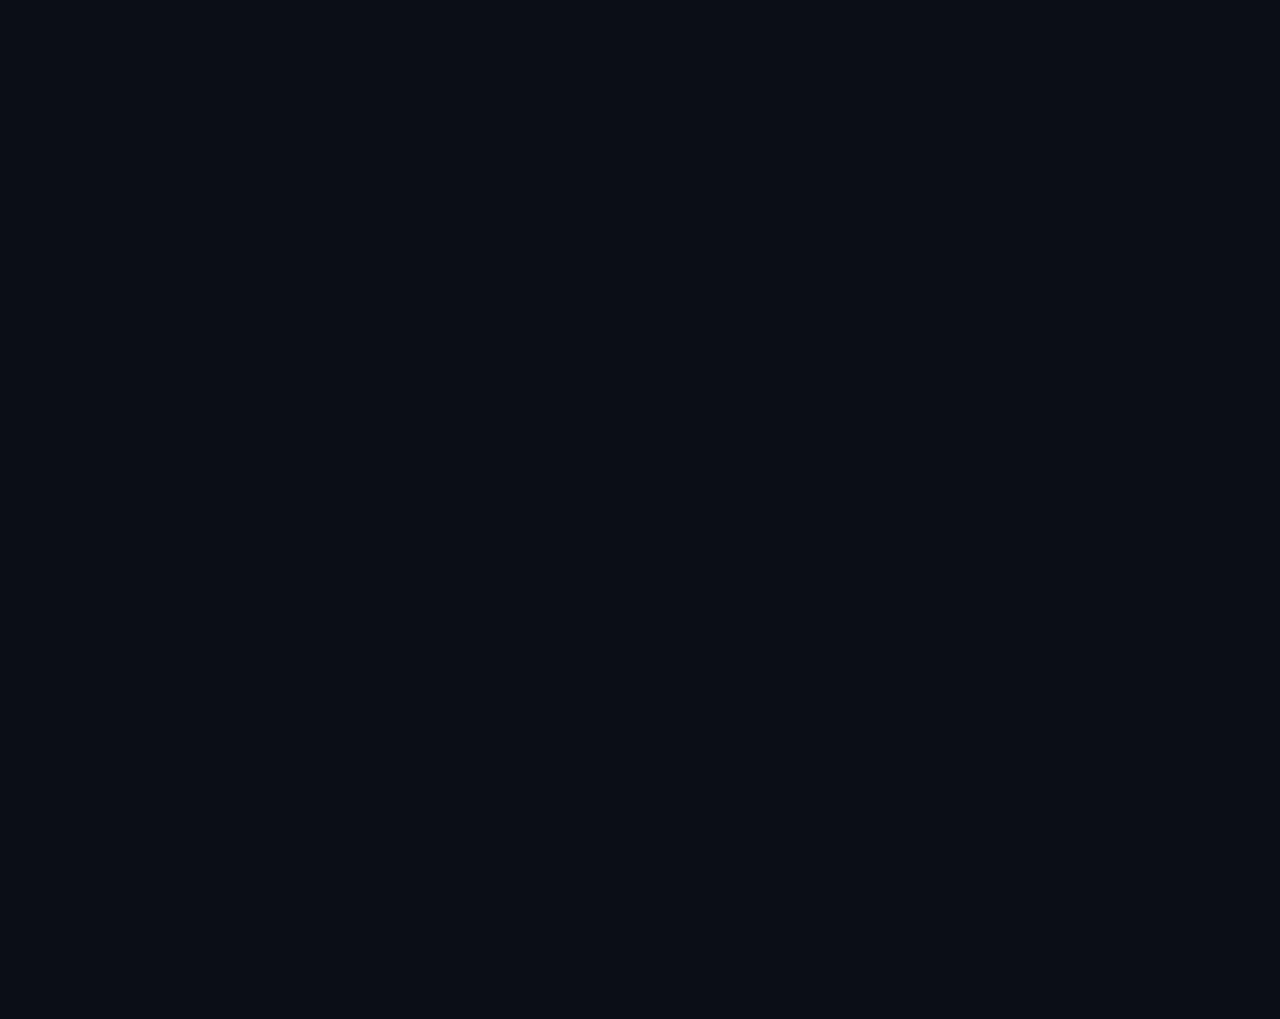
==== commit cd4ff004: "Add files via upload" ====
--- a/auth.html
+++ b/auth.html
@@ -1,7 +1,7 @@
-<!doctype html><html lang="ar" dir="rtl"><head><meta charset="utf-8"><meta name="viewport" content="width=device-width,initial-scale=1"><meta name="theme-color" content="#0b0e17"><title>الدخول إلى Linkora</title><link rel="icon" href="assets/brand.svg" type="image/svg+xml"><link rel="stylesheet" href="assets/css/app.css"><script src="assets/js/config.js"></script><script src="assets/js/i18n.js" defer></script></head><body>
+<!doctype html><html lang="ar" dir="rtl"><head><meta charset="utf-8"><meta name="viewport" content="width=device-width,initial-scale=1"><meta name="theme-color" content="#0b0e17"><title>الدخول إلى Linkora</title><link rel="icon" href="assets/brand.svg" type="image/svg+xml"><link rel="stylesheet" href="assets/css/app.css"><script src="assets/js/config.js"></script><script src="assets/js/i18n.js?v=20261111-release1" defer></script><script>document.documentElement.classList.add('maintenance-checking');</script><style>html.maintenance-checking body{visibility:hidden!important}</style></head><body>
 <header class="topbar"><nav class="container nav"><a class="brand" href="index.html"><span class="brand-mark">L</span><span>Linkora</span></a><div class="nav-actions"><a class="btn btn-quiet" href="index.html">الصفحة الرئيسية ←</a></div></nav></header>
 <main class="container auth-layout"><section class="auth-copy"><span class="eyebrow">مساحتك الرقمية بتبدأ هنا</span><h1>صفحتك الخاصة،<br><span class="gradient-text">بشروطك أنت.</span></h1><p>سجّل أو ادخل لحسابك عشان تصمم صفحتك، تضيف روابطك، وتتحكم في كل لون وتفصيلة. كل حساب له صفحته وإعداداته الخاصة.</p><div class="hero-meta"><span>✓ تخصيص كامل</span><span>✓ تحكم في المعلومات الظاهرة</span><span>✓ تقدر تعدّل وقت ما تحب</span></div></section>
 <section class="panel auth-card"><span class="eyebrow">LINKORA ACCOUNT</span><h2 id="authTitle">أهلاً بيك من جديد</h2><p class="muted small" id="authDescription">ادخل لحسابك وكمل تصميم صفحتك.</p><div class="auth-tabs" id="authTabs"><button type="button" data-mode="login" class="active">تسجيل الدخول</button><button type="button" data-mode="signup">حساب جديد</button></div><div class="notice" id="configNotice" hidden>لازم تضيف رابط ومفتاح Supabase في <code>assets/js/config.js</code> قبل تشغيل تسجيل الدخول.</div>
 <form class="auth-form" id="authForm"><div class="field" id="nameField" hidden><label for="displayName">الاسم اللي هيظهر في صفحتك</label><input id="displayName" name="displayName" maxlength="80" autocomplete="name" placeholder="مثال: أحمد السمان"></div><div class="field" id="emailField"><label for="email">البريد الإلكتروني</label><input id="email" name="email" type="email" required autocomplete="email" placeholder="name@example.com"></div><div class="field" id="passwordField"><label for="password">كلمة المرور</label><input id="password" name="password" type="password" minlength="8" autocomplete="current-password" placeholder="8 أحرف على الأقل"></div><div class="field" id="confirmField" hidden><label for="confirmPassword">تأكيد كلمة المرور</label><input id="confirmPassword" name="confirmPassword" type="password" minlength="8" autocomplete="new-password" placeholder="اكتب كلمة المرور مرة أخرى"></div><div class="field" id="resetPasswordField" hidden><label for="newPassword">كلمة المرور الجديدة</label><input id="newPassword" type="password" minlength="8" autocomplete="new-password" placeholder="8 أحرف على الأقل"></div><div class="field" id="confirmNewField" hidden><label for="confirmNewPassword">تأكيد كلمة المرور الجديدة</label><input id="confirmNewPassword" type="password" minlength="8" autocomplete="new-password" placeholder="أعد كتابة كلمة المرور"></div><div id="forgotLine" class="small muted"><a href="auth.html?mode=forgot" id="forgotLink">نسيت كلمة المرور؟</a></div><button class="btn btn-primary" id="submitAuth" type="submit" style="width:100%">تسجيل الدخول ↗</button><p class="status-line" id="authStatus" role="status" aria-live="polite"></p></form><p class="muted small">بإنشاء حساب، أنت توافق على استخدام بياناتك لتشغيل صفحتك. لا تضع معلومات حساسة في الحقول العامة.</p></section></main>
 <footer class="footer"><div class="container footer-inner"><span>© <span id="year"></span> Linkora</span><span>بروفايلك في مكان واحد.</span></div></footer>
-<script type="module" src="assets/js/auth.js"></script></body></html>
+<script type="module" src="assets/js/site-guard.js?v=20261111-release1"></script><script type="module" src="assets/js/auth.js?v=20261111-release1"></script></body></html>
--- a/assets/css/app.css
+++ b/assets/css/app.css
@@ -44,63 +44,256 @@
 
 .link-icon-tiktok,.link-icon-x,.link-icon-threads{background:rgba(255,255,255,.94)!important;color:#111!important;border-color:rgba(255,255,255,.88)!important}
 
-/* Linkora mobile navigation and publishing controls fix */
-@media (max-width:650px){
-  .topbar .nav{
-    min-height:auto;
-    padding-block:10px;
-    flex-wrap:wrap;
-    column-gap:8px;
-    row-gap:7px;
-  }
-  .topbar .nav .brand{order:1;flex:1 1 auto;min-width:0}
-  .topbar .nav .nav-actions{order:2;flex:0 0 auto}
-  .topbar .nav .nav-links{
-    display:flex!important;
-    order:3;
-    flex:1 0 100%;
-    width:100%;
-    justify-content:center;
-    flex-wrap:wrap;
-    gap:8px 18px;
-    padding:9px 2px 2px;
-    border-top:1px solid var(--line);
-    font-size:.88rem;
-  }
-  .topbar .nav .nav-links a{display:inline-flex;align-items:center;min-height:32px}
-
-  /* Keep preview and save actions visible in the editor heading. */
-  .page-heading>.nav-actions{
-    display:flex!important;
-    width:100%;
-    flex-wrap:wrap;
-    gap:8px;
-  }
-  .page-heading>.nav-actions>.btn{
-    display:inline-flex!important;
-    flex:1 1 135px;
-    min-width:0;
-    white-space:normal;
-    text-align:center;
-  }
-
-  /* Do not hide the copy, QR and open-page controls on small screens. */
-  .panel .nav-actions{
-    display:flex!important;
-    width:100%;
-    flex-wrap:wrap;
-    gap:8px;
-  }
-  .panel .nav-actions>.btn,
-  .panel .nav-actions>a.btn{
-    display:inline-flex!important;
-    flex:1 1 125px;
-    min-width:0;
-    white-space:normal;
-    text-align:center;
-    padding:10px 9px;
-  }
-  #qrPanel{width:100%;overflow:hidden}
-  #qrCode{max-width:100%;margin-inline:auto}
-  #qrCode canvas,#qrCode img{max-width:100%;height:auto!important;margin-inline:auto}
-}
+/* Linkora membership badges */
+.member-badge{display:inline-flex;align-items:center;justify-content:center;vertical-align:middle;gap:4px;margin-inline:4px;padding:3px 8px;border-radius:999px;font-size:.68rem;font-weight:900;letter-spacing:.04em;line-height:1.25;white-space:nowrap}.badge-vip{color:#422900;background:linear-gradient(120deg,#ffe7a0,#d49a32 55%,#fff0b8);border:1px solid rgba(255,215,120,.85);box-shadow:0 0 14px rgba(225,170,65,.25)}.badge-pro,.badge-verified{color:#dff1ff;background:linear-gradient(120deg,#1d7be8,#39b4ff);border:1px solid rgba(105,190,255,.8);box-shadow:0 0 12px rgba(35,145,255,.2)}.badge-verified{width:21px;height:21px;padding:0;border-radius:50%;font-size:.82rem}.badge-free{color:var(--muted);background:rgba(160,170,200,.1);border:1px solid var(--line)}
+.profile-badges{display:flex;justify-content:center;align-items:center;gap:6px;min-height:27px;margin:5px 0 2px}.public-profile h1{display:inline-block}.public-cover{height:132px;margin:-32px -27px -54px;border-radius:30px 30px 14px 14px;background-size:cover;background-position:center;position:relative;z-index:0;overflow:hidden}.public-cover:after{content:"";position:absolute;inset:0;background:linear-gradient(180deg,rgba(0,0,0,.04),rgba(0,0,0,.44))}.public-avatar{position:relative;z-index:1}.zoomable-avatar{cursor:zoom-in;transition:transform .25s,filter .25s}.zoomable-avatar:hover{transform:scale(1.045);filter:brightness(1.06)}
+.avatar-lightbox{position:fixed;inset:0;z-index:200;background:rgba(3,5,12,.9);backdrop-filter:blur(12px);display:grid;place-items:center;padding:24px;cursor:zoom-out}.avatar-lightbox[hidden]{display:none}.avatar-lightbox img{max-width:min(92vw,760px);max-height:86vh;object-fit:contain;border-radius:22px;box-shadow:0 25px 100px rgba(0,0,0,.55)}.avatar-lightbox-close{position:absolute;top:18px;right:20px;width:44px;height:44px;border-radius:50%;border:1px solid rgba(255,255,255,.25);background:rgba(255,255,255,.12);color:white;font-size:1.8rem;line-height:1}
+.link-label-wrap{display:grid;gap:5px;min-width:0}.link-featured-label{display:flex;align-items:center;gap:6px;font-size:.72rem;color:var(--warn);white-space:nowrap}.link-featured-input{accent-color:#e8b24f}.link-row-actions{display:flex;align-items:center;gap:4px}.link-row-actions .btn{padding:6px 8px;min-width:29px}.link-edit-row{grid-template-columns:minmax(125px,1fr) minmax(140px,1.5fr) 132px 105px}.featured-label{display:inline-flex;align-self:center;padding:3px 8px;border-radius:99px;font-size:.66rem;font-weight:850;color:#f4d58a;background:rgba(218,165,55,.13);border:1px solid rgba(218,165,55,.28)}.public-link.featured{border-color:rgba(225,177,76,.5);background:linear-gradient(130deg,rgba(225,177,76,.09),rgba(255,255,255,.035))}.public-links.icon-grid .public-link.featured .featured-label{position:absolute;top:-9px;left:50%;transform:translateX(-50%);z-index:2}.public-links.icon-grid .public-link{position:relative}.preview-link.featured{border-color:rgba(225,177,76,.48);background:rgba(225,177,76,.08)}.preview-link .featured-label{font-size:.59rem}
+@media(max-width:650px){.link-edit-row{grid-template-columns:minmax(0,1fr) minmax(0,1fr)}.link-edit-row .link-label-wrap{grid-column:1;grid-row:1}.link-edit-row .link-icon-control{grid-column:2;grid-row:1}.link-edit-row .link-url-input{grid-column:1/-1;grid-row:2}.link-edit-row .link-row-actions{grid-column:1/-1;grid-row:3;justify-content:flex-end}.link-featured-label{font-size:.68rem}}
+.profile-name-line{display:flex;align-items:center;justify-content:center;flex-wrap:wrap;gap:7px;margin:0 0 2px}.profile-name-line .profile-badges{display:inline-flex;margin:0;min-height:0}.profile-name-line h1{margin:0}
+
+
+/* Linkora final layout controls: cards and icon-only links can coexist. */
+.public-body,.public-body .profile-live,.public-body .public-shell,.public-body .public-profile{direction:ltr;text-align:center}
+.public-body .public-profile{unicode-bidi:plaintext}
+.public-links-stack{display:grid;gap:17px;width:100%;margin-top:20px;direction:ltr}
+.public-links{display:grid;grid-template-columns:1fr;gap:11px;width:100%;direction:ltr}
+.public-links[hidden],.public-social-icons[hidden],.preview-links[hidden],.preview-social-icons[hidden],#previewLinksEmpty[hidden]{display:none!important}
+.public-links .public-link{position:relative;display:flex;align-items:center;gap:13px;min-height:66px;width:100%;padding:13px 17px;border-radius:18px;text-decoration:none;text-align:left;direction:ltr;overflow:visible;transition:transform .25s ease,border-color .25s ease,box-shadow .25s ease,background .25s ease;animation:link-rise .55s cubic-bezier(.2,.75,.25,1) both}
+.public-links .public-link .link-label{flex:1;min-width:0;text-align:left;overflow-wrap:anywhere}
+.public-links .public-link .link-icon{width:40px;height:40px;flex:0 0 40px;display:grid;place-items:center;border-radius:13px;background:color-mix(in srgb,var(--link-brand,#8a7cff) 13%,transparent);color:var(--link-brand,var(--pub-accent));}
+.public-links .public-link .link-icon svg{width:22px;height:22px}
+.public-links.style-glass .public-link{background:rgba(255,255,255,.055);border:1px solid rgba(255,255,255,.14);backdrop-filter:blur(12px)}
+.public-links.style-gradient .public-link{background:linear-gradient(110deg,color-mix(in srgb,var(--pub-accent) 25%,transparent),color-mix(in srgb,var(--pub-accent2) 18%,transparent));border:1px solid color-mix(in srgb,var(--pub-accent2) 35%,transparent)}
+.public-links.style-outline .public-link{background:transparent;border:1px solid color-mix(in srgb,var(--pub-accent) 48%,transparent)}
+.public-links.style-solid .public-link{background:color-mix(in srgb,var(--pub-accent) 19%,var(--pub-bg));border:1px solid color-mix(in srgb,var(--pub-accent) 35%,transparent)}
+.public-links.motion-lift .public-link:hover{transform:translateY(-4px)}
+.public-links.motion-glow .public-link:hover{box-shadow:0 0 0 1px color-mix(in srgb,var(--pub-accent2) 55%,transparent),0 10px 35px color-mix(in srgb,var(--pub-accent) 24%,transparent)}
+.public-links.motion-pulse .public-link{animation:link-rise .55s ease both,link-soft-pulse 4.2s ease-in-out infinite}
+.public-links.motion-none .public-link{animation:none}
+@keyframes link-soft-pulse{0%,100%{box-shadow:0 0 0 rgba(138,124,255,0)}50%{box-shadow:0 0 22px color-mix(in srgb,var(--pub-accent) 16%,transparent)}}
+.public-links .public-link.featured{border:1px solid rgba(242,190,83,.76);background:linear-gradient(105deg,rgba(242,190,83,.17),color-mix(in srgb,var(--pub-accent) 12%,transparent));box-shadow:0 0 24px rgba(242,190,83,.13);animation:featured-shimmer 4.5s ease-in-out infinite}
+.public-links .public-link.featured .featured-label{position:absolute;top:-10px;right:14px;left:auto;display:inline-flex;align-items:center;padding:3px 9px;border-radius:999px;color:#3f2a08;background:linear-gradient(120deg,#ffe6a1,#dda73f);font-size:.64rem;font-weight:900;letter-spacing:.04em;box-shadow:0 3px 14px rgba(218,165,55,.25)}
+@keyframes featured-shimmer{0%,100%{box-shadow:0 0 14px rgba(242,190,83,.10)}50%{box-shadow:0 0 29px rgba(242,190,83,.24)}}
+.public-social-icons{display:flex;flex-wrap:wrap;justify-content:center;align-items:center;gap:14px;min-height:62px;padding:3px 0 5px;direction:ltr}
+.public-social-icons .social-icon-link{width:58px;height:58px;flex:0 0 58px;display:grid;place-items:center;border-radius:50%;border:1px solid color-mix(in srgb,var(--pub-accent) 35%,transparent);background:rgba(255,255,255,.055);color:var(--pub-text);text-decoration:none;box-shadow:0 8px 24px rgba(0,0,0,.15),0 0 0 6px color-mix(in srgb,var(--pub-accent) 7%,transparent);transition:transform .25s ease,box-shadow .25s ease,border-color .25s ease;animation:social-orbit 4s ease-in-out infinite}
+.public-social-icons .social-icon-link:nth-child(2n){animation-delay:-1.3s}.public-social-icons .social-icon-link:nth-child(3n){animation-delay:-2.4s}
+.public-social-icons .social-icon-link:hover{transform:translateY(-5px) scale(1.06);border-color:var(--pub-accent2);box-shadow:0 12px 28px rgba(0,0,0,.2),0 0 0 8px color-mix(in srgb,var(--pub-accent2) 12%,transparent)}
+.public-social-icons .link-icon{width:100%;height:100%;display:grid;place-items:center;border-radius:50%;background:transparent!important;color:var(--link-brand,var(--pub-accent))}
+.public-social-icons .link-icon svg{width:27px;height:27px}
+.public-social-icons .social-icon-link.featured{border-color:#e2b34d;box-shadow:0 0 0 5px rgba(226,179,77,.09),0 9px 25px rgba(226,179,77,.16)}
+.public-profile .profile-name-line{direction:ltr;flex-direction:row;justify-content:center}
+.public-profile .public-bio,.public-profile .public-subtitle,.public-profile .public-facts{direction:ltr}
+/* Live editor preview mirrors the final page. */
+.preview-links{display:grid;grid-template-columns:1fr;gap:8px;width:100%}
+.preview-links .preview-link{position:relative;display:flex;align-items:center;gap:9px;padding:10px 12px;border-radius:13px;min-height:49px;transition:transform .2s ease,box-shadow .2s ease}
+.preview-links .preview-link-main{display:flex;align-items:center;gap:8px;min-width:0;flex:1}
+.preview-links .preview-link-main>span:last-child{overflow-wrap:anywhere}
+.preview-links .link-icon-preview{width:27px;height:27px;display:grid;place-items:center;border-radius:9px}
+.preview-links .link-icon-preview svg{width:17px;height:17px}
+.preview-links.style-glass .preview-link{background:rgba(255,255,255,.06);border:1px solid rgba(255,255,255,.13)}
+.preview-links.style-gradient .preview-link{background:linear-gradient(110deg,color-mix(in srgb,var(--paccent) 20%,transparent),color-mix(in srgb,var(--paccent2) 16%,transparent));border:1px solid color-mix(in srgb,var(--paccent2) 35%,transparent)}
+.preview-links.style-outline .preview-link{background:transparent;border:1px solid color-mix(in srgb,var(--paccent) 42%,transparent)}
+.preview-links.style-solid .preview-link{background:color-mix(in srgb,var(--paccent) 18%,transparent);border:1px solid color-mix(in srgb,var(--paccent) 35%,transparent)}
+.preview-links .preview-link.featured{border:1px solid rgba(242,190,83,.65);background:rgba(242,190,83,.1)}
+.preview-links .preview-link .featured-label{font-size:.58rem;color:#f4d58a}
+.preview-social-icons{display:flex;flex-wrap:wrap;justify-content:center;gap:8px;margin-top:10px}
+.preview-social-icon{width:34px;height:34px;display:grid;place-items:center;border-radius:50%;border:1px solid color-mix(in srgb,var(--paccent) 35%,transparent);background:rgba(255,255,255,.06);animation:social-orbit 4s ease-in-out infinite}
+.preview-social-icon .link-icon-preview{width:100%;height:100%;display:grid;place-items:center;border-radius:50%}
+.preview-social-icon .link-icon-preview svg{width:18px;height:18px}
+.link-display-options{display:flex;flex-wrap:wrap;gap:7px 12px;margin-top:3px}
+.link-display-options label{display:inline-flex;align-items:center;gap:4px;font-size:.68rem;color:var(--muted);white-space:nowrap}
+.link-display-options input{accent-color:var(--accent)}
+.featured-help{margin:10px 0 13px;line-height:1.75}
+@media(max-width:650px){.public-links-stack{gap:14px}.public-social-icons{gap:12px}.public-social-icons .social-icon-link{width:53px;height:53px;flex-basis:53px}.link-display-options{gap:6px 9px}.link-edit-row{grid-template-columns:minmax(0,1fr) minmax(0,1fr)}.link-edit-row .link-label-wrap{grid-column:1;grid-row:1}.link-edit-row .link-icon-control{grid-column:2;grid-row:1}.link-edit-row .link-url-input{grid-column:1/-1;grid-row:2}.link-edit-row .link-row-actions{grid-column:1/-1;grid-row:3;justify-content:flex-end}}
+@media(prefers-reduced-motion:reduce){.public-links .public-link,.public-social-icons .social-icon-link,.preview-social-icon{animation:none!important;transition:none!important}}
+
+/* Keep icon-only links free of labels in both public page and preview. */
+.public-social-icons .social-icon-link .link-icon{width:100%;height:100%;display:grid;place-items:center}.public-social-icons .social-icon-link .link-icon svg{width:27px;height:27px}.public-social-icons .social-icon-link{overflow:visible}.public-body{direction:ltr!important}.public-body *{unicode-bidi:plaintext}
+
+
+/* Linkora mobile navigation: keep every navigation action reachable instead of hiding controls. */
+@media (max-width: 650px) {
+  .nav {
+    min-height: 0;
+    padding-block: 10px;
+    display: flex;
+    flex-wrap: wrap;
+    align-items: center;
+    justify-content: space-between;
+    gap: 8px 10px;
+  }
+  .nav > .brand { order: 0; flex: 1 1 118px; min-width: 0; }
+  .nav > .nav-actions {
+    order: 1;
+    display: flex;
+    flex: 0 1 auto;
+    max-width: 100%;
+    flex-wrap: wrap;
+    justify-content: flex-end;
+    align-items: center;
+    gap: 6px;
+    margin-inline-start: 0 !important;
+  }
+  .nav > .nav-links {
+    order: 2;
+    display: flex !important;
+    flex: 1 0 100%;
+    flex-wrap: wrap;
+    justify-content: center;
+    gap: 7px 16px;
+    padding-top: 5px;
+    font-size: .84rem;
+  }
+  .nav > .nav-actions .btn,
+  .nav > .nav-actions .lang-toggle,
+  .nav > .nav-actions [data-lang-toggle] {
+    display: inline-flex !important;
+    min-height: 34px;
+    padding: 7px 9px;
+    font-size: .78rem;
+    white-space: nowrap;
+  }
+  .nav > .nav-actions #currentEmail,
+  .nav > .nav-actions #adminEmail { display: none !important; }
+  .nav > .nav-actions #signOutBtn { flex: 0 0 auto; }
+  .nav .nav-links a[hidden] { display: none !important; }
+  .page-heading > .nav-actions { width: 100%; flex-wrap: wrap; gap: 8px; }
+  .page-heading > .nav-actions .btn { flex: 1 1 auto; }
+  .panel-head { flex-wrap: wrap; align-items: flex-start; }
+  .toolbar, .table-actions { flex-wrap: wrap; }
+  .table-actions { min-width: 0; }
+}
+
+/* Keep cover images clipped to the profile frame on every screen size. */
+.public-profile { overflow: hidden; }
+.public-cover {
+  display: block;
+  width: calc(100% + 54px);
+  height: 132px;
+  margin: -32px -27px -54px;
+  border-radius: 30px 30px 14px 14px;
+  background-size: cover;
+  background-position: center;
+  background-repeat: no-repeat;
+  overflow: hidden;
+}
+.preview-profile { overflow: hidden; }
+.preview-cover {
+  display: block;
+  width: calc(100% + 46px);
+  height: 118px;
+  margin: -27px -23px -44px;
+  border-radius: 27px 27px 14px 14px;
+  background-size: cover;
+  background-position: center;
+  background-repeat: no-repeat;
+  position: relative;
+  z-index: 0;
+  overflow: hidden;
+}
+.preview-cover:after {
+  content: "";
+  position: absolute;
+  inset: 0;
+  background: linear-gradient(180deg, rgba(0,0,0,.04), rgba(0,0,0,.38));
+}
+.preview-avatar, .preview-avatar-fallback { position: relative; z-index: 1; }
+.preview-profile:after {
+  background: linear-gradient(var(--preview-card-overlay, transparent), var(--preview-card-overlay, transparent)),
+    var(--preview-card-image, none), var(--pbg);
+  background-size: cover;
+  background-position: center;
+}
+.preview-profile.card-outline:after {
+  background: linear-gradient(var(--preview-card-overlay, transparent), var(--preview-card-overlay, transparent)),
+    var(--preview-card-image, none), transparent;
+}
+.public-profile:after {
+  background: linear-gradient(var(--pub-card-overlay, transparent), var(--pub-card-overlay, transparent)),
+    var(--pub-card-image, none), var(--pub-card, rgba(18,23,37,.8));
+  background-size: cover;
+  background-position: center;
+}
+.public-profile.card-outline:after {
+  background: linear-gradient(var(--pub-card-overlay, transparent), var(--pub-card-overlay, transparent)),
+    var(--pub-card-image, none), transparent;
+}
+.preview-stage {
+  background-size: cover;
+  background-position: center;
+  background-repeat: no-repeat;
+}
+.background-image-settings { margin-top: 14px; }
+.background-image-field {
+  padding: 15px;
+  border: 1px solid var(--line);
+  border-radius: 15px;
+  background: rgba(255,255,255,.025);
+}
+.background-image-field input[type="file"] { padding: 9px; }
+@media (max-width: 650px) {
+  .public-profile { overflow: hidden; padding: 27px 18px 21px; }
+  .public-cover {
+    width: calc(100% + 36px);
+    height: 116px;
+    margin: -27px -18px -43px;
+    border-radius: 28px 28px 13px 13px;
+  }
+  .preview-profile { width: 100%; max-width: 350px; padding: 26px 18px; }
+  .preview-cover {
+    width: calc(100% + 36px);
+    height: 112px;
+    margin: -26px -18px -42px;
+    border-radius: 25px 25px 13px 13px;
+  }
+  .preview-stage { min-height: 590px; padding: 40px 10px 20px; }
+  .background-image-field { padding: 12px; }
+}
+
+
+/* Keep the publish/share actions visible and easy to tap on mobile.
+   The general mobile navbar rule hides non-primary .nav-actions buttons;
+   this dedicated editor group must not inherit that behavior. */
+.share-actions {
+  display: flex;
+  flex-wrap: wrap;
+  align-items: stretch;
+  gap: 8px;
+  width: 100%;
+  min-width: 0;
+}
+.share-actions > .btn {
+  display: inline-flex;
+  flex: 1 1 140px;
+  min-width: 0;
+  align-items: center;
+  justify-content: center;
+  text-align: center;
+}
+@media (max-width: 650px) {
+  .share-actions {
+    display: grid !important;
+    grid-template-columns: repeat(2, minmax(0, 1fr));
+    gap: 8px;
+    width: 100%;
+  }
+  .share-actions > .btn {
+    display: inline-flex !important;
+    width: 100%;
+    min-width: 0;
+    min-height: 42px;
+    padding: 9px 7px;
+    font-size: .82rem;
+    white-space: nowrap;
+  }
+  .share-actions > #openPageLink {
+    grid-column: 1 / -1;
+  }
+}
+@media (max-width: 360px) {
+  .share-actions > .btn {
+    padding-inline: 5px;
+    font-size: .76rem;
+  }
+}
